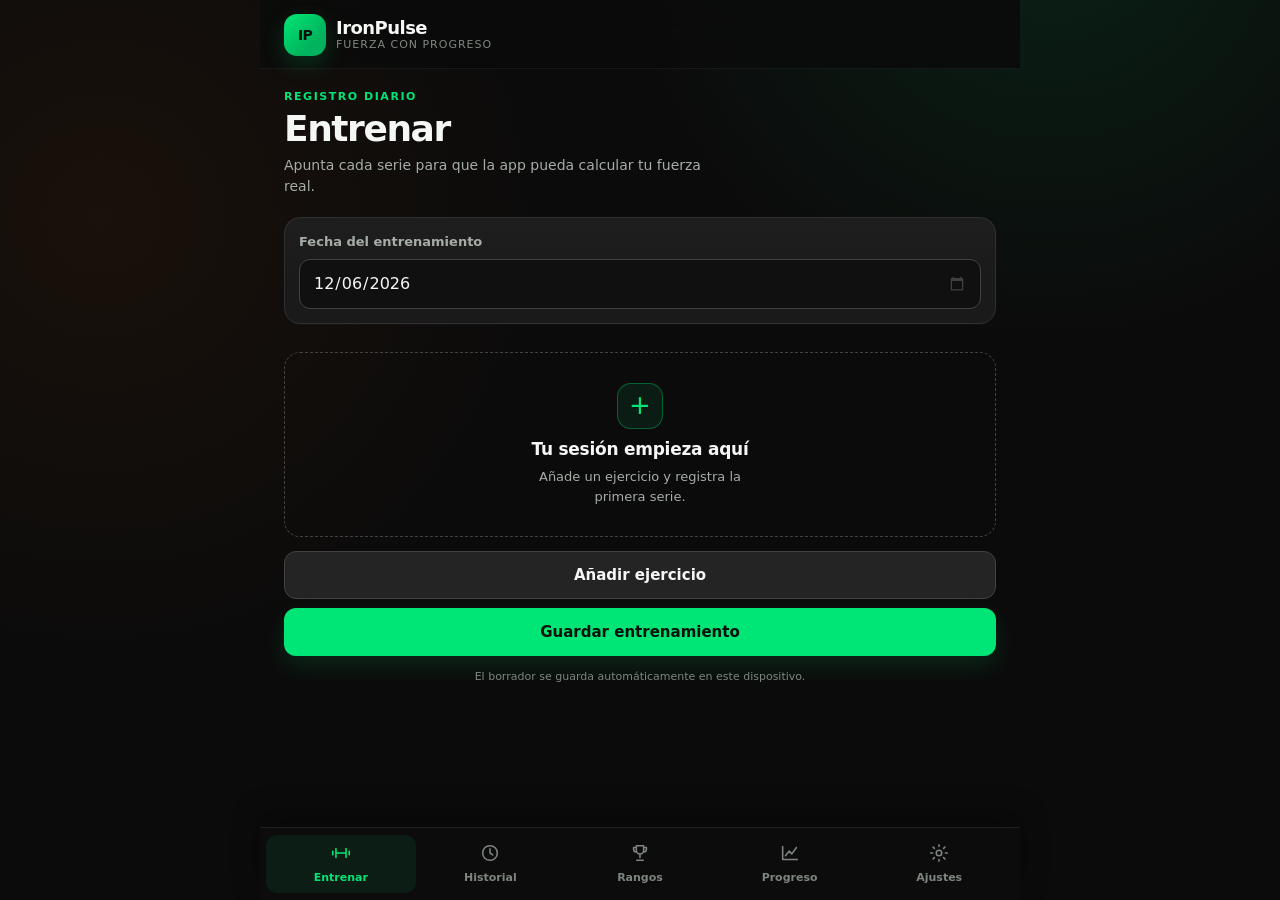
==== index.html @ ca1353d9 "IronPulse: app de entrenamiento de fuerza (PWA instalable)" ====
<!DOCTYPE html>
<html lang="es">
<head>
    <meta charset="UTF-8">
    <meta name="viewport" content="width=device-width, initial-scale=1.0, viewport-fit=cover">
    <meta name="theme-color" content="#0b0b0b">
    <meta name="color-scheme" content="dark">
    <meta name="description" content="IronPulse: registra tus entrenamientos y sigue tu progreso de fuerza.">
    <meta name="mobile-web-app-capable" content="yes">
    <meta name="apple-mobile-web-app-capable" content="yes">
    <meta name="apple-mobile-web-app-status-bar-style" content="black">
    <meta name="apple-mobile-web-app-title" content="IronPulse">
    <title>IronPulse</title>
    <link rel="manifest" href="./manifest.json">
    <link rel="icon" type="image/png" sizes="192x192" href="./icons/icon-192.png">
    <link rel="apple-touch-icon" href="./icons/apple-touch-icon.png">
    <link rel="stylesheet" href="./css/styles.css">
</head>
<body>
    <div class="aplicacion">
        <header class="cabecera">
            <div class="marca-bloque">
                <span class="marca-icono" aria-hidden="true">IP</span>
                <div>
                    <p class="marca-nombre">IronPulse</p>
                    <p class="marca-lema">Fuerza con progreso</p>
                </div>
            </div>
            <span id="indicador-borrador" class="indicador-borrador" hidden>Borrador guardado</span>
        </header>

        <main class="contenido">
            <section id="panel-entrenar" class="panel" role="tabpanel" aria-labelledby="tab-entrenar" tabindex="0">
                <div class="cabecera-pantalla">
                    <p class="etiqueta-superior">Registro diario</p>
                    <h1>Entrenar</h1>
                    <p>Apunta cada serie para que la app pueda calcular tu fuerza real.</p>
                </div>

                <div id="aviso-edicion" class="aviso-edicion" hidden>
                    <div>
                        <strong>Edición activa</strong>
                        <p id="texto-edicion"></p>
                    </div>
                    <button id="btn-cancelar-edicion" class="boton boton-texto" type="button">Cancelar</button>
                </div>

                <section class="tarjeta tarjeta-fecha" aria-labelledby="titulo-fecha-entreno">
                    <div class="campo">
                        <label for="fecha-entrenamiento" id="titulo-fecha-entreno">Fecha del entrenamiento</label>
                        <input id="fecha-entrenamiento" type="date" autocomplete="off">
                    </div>
                </section>

                <div id="lista-entrenamiento" class="lista-entrenamiento"></div>

                <div id="estado-vacio-entreno" class="estado-vacio">
                    <span class="estado-vacio-icono" aria-hidden="true">+</span>
                    <h2>Tu sesión empieza aquí</h2>
                    <p>Añade un ejercicio y registra la primera serie.</p>
                </div>

                <div class="acciones-entrenamiento">
                    <button id="btn-agregar-ejercicio" class="boton boton-secundario boton-ancho" type="button">Añadir ejercicio</button>
                    <button id="btn-guardar-entrenamiento" class="boton boton-primario boton-ancho" type="button">Guardar entrenamiento</button>
                    <button id="btn-descartar-borrador" class="boton boton-texto boton-ancho" type="button" hidden>Descartar borrador</button>
                </div>

                <p class="nota-pie">El borrador se guarda automáticamente en este dispositivo.</p>
            </section>

            <section id="panel-historial" class="panel" role="tabpanel" aria-labelledby="tab-historial" tabindex="0" hidden>
                <div class="cabecera-pantalla">
                    <p class="etiqueta-superior">Tus sesiones</p>
                    <h1>Historial</h1>
                    <p id="resumen-historial">Todavía no hay entrenamientos.</p>
                </div>
                <div id="lista-historial" class="lista-historial"></div>
            </section>

            <section id="panel-rangos" class="panel" role="tabpanel" aria-labelledby="tab-rangos" tabindex="0" hidden>
                <div class="cabecera-pantalla">
                    <p class="etiqueta-superior">Nivel de fuerza</p>
                    <h1>Rangos</h1>
                    <p>Compara tu fuerza estimada con tu peso corporal. La escala va de Hierro a Radiante.</p>
                </div>
                <div id="contenido-rangos" class="contenido-rangos"></div>
            </section>

            <section id="panel-progreso" class="panel" role="tabpanel" aria-labelledby="tab-progreso" tabindex="0" hidden>
                <div class="cabecera-pantalla">
                    <p class="etiqueta-superior">Evolución</p>
                    <h1>Progreso</h1>
                    <p>Consulta cómo cambian tu fuerza y tu peso corporal.</p>
                </div>
                <div id="contenido-progreso" class="contenido-progreso"></div>
            </section>

            <section id="panel-ajustes" class="panel" role="tabpanel" aria-labelledby="tab-ajustes" tabindex="0" hidden>
                <div class="cabecera-pantalla">
                    <p class="etiqueta-superior">Configuración</p>
                    <h1>Ajustes</h1>
                    <p>Completa tu perfil para calcular tus rangos de fuerza.</p>
                </div>

                <section class="tarjeta" aria-labelledby="titulo-perfil">
                    <div class="cabecera-tarjeta">
                        <h2 id="titulo-perfil">Perfil</h2>
                    </div>
                    <form id="form-ajustes" novalidate>
                        <fieldset class="grupo-opciones">
                            <legend>Sexo</legend>
                            <label class="opcion-radio">
                                <input type="radio" name="sexo" value="masculino">
                                <span>Masculino</span>
                            </label>
                            <label class="opcion-radio">
                                <input type="radio" name="sexo" value="femenino">
                                <span>Femenino</span>
                            </label>
                            <label class="opcion-radio">
                                <input type="radio" name="sexo" value="">
                                <span>Sin especificar</span>
                            </label>
                        </fieldset>

                        <div class="campo">
                            <label for="peso-corporal">Peso corporal (kg)</label>
                            <input id="peso-corporal" type="text" inputmode="decimal" autocomplete="off" placeholder="Ejemplo: 75,5">
                            <p class="ayuda-campo">Entre 30 y 300 kg. Se usa para calcular los rangos de fuerza.</p>
                        </div>

                        <div class="campo">
                            <label for="objetivo-semanal">Entrenos por semana</label>
                            <select id="objetivo-semanal">
                                <option value="1">1 entrenamiento</option>
                                <option value="2">2 entrenamientos</option>
                                <option value="3">3 entrenamientos</option>
                                <option value="4">4 entrenamientos</option>
                                <option value="5">5 entrenamientos</option>
                                <option value="6">6 entrenamientos</option>
                                <option value="7">7 entrenamientos</option>
                            </select>
                            <p class="ayuda-campo">Objetivo semanal para calcular la racha.</p>
                        </div>

                        <button class="boton boton-primario boton-ancho" type="submit">Guardar ajustes</button>
                    </form>
                </section>

                <section class="tarjeta" aria-labelledby="titulo-historial-peso">
                    <div class="cabecera-tarjeta">
                        <h2 id="titulo-historial-peso">Historial de peso</h2>
                    </div>
                    <div id="lista-historial-peso" class="lista-compacta"></div>
                </section>

                <section class="tarjeta" aria-labelledby="titulo-ejercicios-propios">
                    <div class="cabecera-tarjeta">
                        <h2 id="titulo-ejercicios-propios">Ejercicios propios</h2>
                    </div>
                    <p class="texto-secundario">Puedes registrarlos, pero no puntúan en los rangos.</p>

                    <form id="form-ejercicio-propio" class="formulario-ejercicio-propio" novalidate>
                        <div class="campo">
                            <label for="nombre-ejercicio-propio">Nombre</label>
                            <input id="nombre-ejercicio-propio" type="text" maxlength="50" autocomplete="off" placeholder="Ejemplo: Remo en máquina">
                        </div>
                        <div class="campo">
                            <label for="grupo-ejercicio-propio">Grupo muscular</label>
                            <select id="grupo-ejercicio-propio">
                                <option value="Pecho">Pecho</option>
                                <option value="Espalda">Espalda</option>
                                <option value="Piernas">Piernas</option>
                                <option value="Hombros">Hombros</option>
                                <option value="Bíceps">Bíceps</option>
                                <option value="Tríceps">Tríceps</option>
                            </select>
                        </div>
                        <div class="acciones-formulario">
                            <button id="btn-guardar-ejercicio-propio" class="boton boton-secundario" type="submit">Crear ejercicio</button>
                            <button id="btn-cancelar-ejercicio-propio" class="boton boton-texto" type="button" hidden>Cancelar edición</button>
                        </div>
                    </form>

                    <div id="lista-ejercicios-propios" class="lista-ejercicios-propios"></div>
                </section>

                <section class="tarjeta" aria-labelledby="titulo-copia-seguridad">
                    <div class="cabecera-tarjeta">
                        <h2 id="titulo-copia-seguridad">Copia de seguridad</h2>
                    </div>
                    <p class="texto-secundario">Tus datos solo están en este dispositivo. Exporta un archivo para guardarlos o pasarlos a otro dispositivo.</p>
                    <div class="acciones-copia">
                        <button id="btn-exportar-copia" class="boton boton-secundario" type="button">Exportar copia</button>
                        <button id="btn-importar-copia" class="boton boton-secundario" type="button">Importar copia</button>
                    </div>
                    <input id="archivo-copia" type="file" accept="application/json,.json" hidden>
                    <p class="nota-copia">Al importar se reemplazarán todos los datos actuales. El archivo incluye entrenos, ajustes, ejercicios propios, borrador e historial de peso.</p>
                </section>

                <section class="tarjeta" aria-labelledby="titulo-aplicacion">
                    <div class="cabecera-tarjeta">
                        <h2 id="titulo-aplicacion">Aplicación</h2>
                    </div>
                    <p id="estado-pwa" class="texto-secundario estado-pwa" role="status" aria-live="polite">Puedes instalar IronPulse en tu pantalla de inicio para abrirla como una app.</p>
                    <button id="btn-instalar-pwa" class="boton boton-secundario boton-ancho" type="button" hidden>Instalar IronPulse</button>
                </section>
            </section>
        </main>

        <nav class="navegacion-inferior" role="tablist" aria-label="Navegación principal">
            <button id="tab-entrenar" class="pestana activa" type="button" role="tab" aria-selected="true" aria-controls="panel-entrenar" data-panel="entrenar">
                <svg viewBox="0 0 24 24" aria-hidden="true" focusable="false">
                    <path d="M6.5 7v10M17.5 7v10M3 10v4M21 10v4M6.5 12h11"/>
                </svg>
                <span>Entrenar</span>
            </button>
            <button id="tab-historial" class="pestana" type="button" role="tab" aria-selected="false" aria-controls="panel-historial" data-panel="historial" tabindex="-1">
                <svg viewBox="0 0 24 24" aria-hidden="true" focusable="false">
                    <circle cx="12" cy="12" r="8"></circle>
                    <path d="M12 7.5V12l3 2"></path>
                </svg>
                <span>Historial</span>
            </button>
            <button id="tab-rangos" class="pestana" type="button" role="tab" aria-selected="false" aria-controls="panel-rangos" data-panel="rangos" tabindex="-1">
                <svg viewBox="0 0 24 24" aria-hidden="true" focusable="false">
                    <path d="M8 4h8v5a4 4 0 0 1-8 0V4Z"></path>
                    <path d="M8 6H5v2a3 3 0 0 0 3 3M16 6h3v2a3 3 0 0 1-3 3M12 13v4M8.5 20h7"></path>
                </svg>
                <span>Rangos</span>
            </button>
            <button id="tab-progreso" class="pestana" type="button" role="tab" aria-selected="false" aria-controls="panel-progreso" data-panel="progreso" tabindex="-1">
                <svg viewBox="0 0 24 24" aria-hidden="true" focusable="false">
                    <path d="M4 19V5M4 19h16M7 15l4-5 3 3 5-7"></path>
                </svg>
                <span>Progreso</span>
            </button>
            <button id="tab-ajustes" class="pestana" type="button" role="tab" aria-selected="false" aria-controls="panel-ajustes" data-panel="ajustes" tabindex="-1">
                <svg viewBox="0 0 24 24" aria-hidden="true" focusable="false">
                    <circle cx="12" cy="12" r="3"></circle>
                    <path d="M12 3v2M12 19v2M3 12h2M19 12h2M5.6 5.6 7 7M17 17l1.4 1.4M18.4 5.6 17 7M7 17l-1.4 1.4"></path>
                </svg>
                <span>Ajustes</span>
            </button>
        </nav>
    </div>

    <dialog id="dialogo-ejercicio" class="hoja" aria-labelledby="titulo-selector-ejercicio">
        <div class="hoja-contenido">
            <header class="hoja-cabecera">
                <div>
                    <p class="etiqueta-superior">Biblioteca</p>
                    <h2 id="titulo-selector-ejercicio">Añadir ejercicio</h2>
                </div>
                <button id="btn-cerrar-selector" class="boton-icono" type="button" aria-label="Cerrar selector de ejercicios">
                    <svg viewBox="0 0 24 24" aria-hidden="true" focusable="false"><path d="m6 6 12 12M18 6 6 18"></path></svg>
                </button>
            </header>

            <div class="selector-controles">
                <div class="campo">
                    <label for="buscador-ejercicio">Buscar ejercicio</label>
                    <input id="buscador-ejercicio" type="search" autocomplete="off" placeholder="Nombre del ejercicio">
                </div>
                <div id="filtros-grupo" class="filtros-grupo" role="group" aria-label="Filtrar por grupo muscular"></div>
            </div>

            <div class="selector-cabecera-lista">
                <span id="contador-selector">0 ejercicios</span>
                <span class="texto-secundario">Todos los botones añaden un ejercicio</span>
            </div>
            <div id="lista-selector-ejercicios" class="lista-selector-ejercicios"></div>
        </div>
    </dialog>

    <dialog id="dialogo-confirmar" class="dialogo-confirmar" aria-labelledby="confirmar-titulo" aria-describedby="confirmar-mensaje">
        <div class="confirmar-contenido">
            <span class="confirmar-icono" aria-hidden="true">!</span>
            <h2 id="confirmar-titulo">Confirmar acción</h2>
            <p id="confirmar-mensaje"></p>
            <div class="confirmar-acciones">
                <button id="btn-confirmar-cancelar" class="boton boton-secundario" type="button">Cancelar</button>
                <button id="btn-confirmar-aceptar" class="boton boton-peligro" type="button">Confirmar</button>
            </div>
        </div>
    </dialog>

    <dialog id="dialogo-resumen" class="dialogo-resumen" aria-labelledby="resumen-titulo">
        <div class="resumen-contenido">
            <header class="resumen-cabecera">
                <div>
                    <p class="etiqueta-superior">Sesión completada</p>
                    <h2 id="resumen-titulo">Resumen del entrenamiento</h2>
                </div>
                <button id="btn-cerrar-resumen" class="boton-icono" type="button" aria-label="Cerrar resumen">
                    <svg viewBox="0 0 24 24" aria-hidden="true" focusable="false"><path d="m6 6 12 12M18 6 6 18"></path></svg>
                </button>
            </header>
            <div id="contenido-resumen" class="contenido-resumen"></div>
        </div>
    </dialog>

    <div id="zona-avisos" class="zona-avisos" aria-live="polite" aria-atomic="false"></div>

    <script type="module" src="./js/app.js"></script>
</body>
</html>
---- css/styles.css ----
:root {
    --fondo: #0b0b0b;
    --fondo-elevado: #121212;
    --tarjeta: #1a1a1a;
    --tarjeta-suave: #202020;
    --borde: #303030;
    --borde-fuerte: #424242;
    --texto: #f5f7f5;
    --texto-secundario: #a6ada7;
    --texto-tenue: #7f877f;
    --acento: #00e676;
    --acento-oscuro: #00b85e;
    --naranja: #ff6b00;
    --peligro: #ff5252;
    --radio: 16px;
    --radio-pequeno: 10px;
    --sombra: 0 12px 32px rgba(0, 0, 0, 0.35);
    --alto-nav: 74px;
    color-scheme: dark;
}

* {
    box-sizing: border-box;
}

html {
    min-height: 100%;
    background: var(--fondo);
}

body {
    min-height: 100%;
    margin: 0;
    background:
        radial-gradient(circle at 82% -10%, rgba(0, 230, 118, 0.10), transparent 30%),
        radial-gradient(circle at 8% 24%, rgba(255, 107, 0, 0.06), transparent 34%),
        var(--fondo);
    color: var(--texto);
    font-family: system-ui, -apple-system, "Segoe UI", Roboto, sans-serif;
    font-size: 16px;
    line-height: 1.5;
    -webkit-font-smoothing: antialiased;
    overflow-x: hidden;
}

[hidden] {
    display: none !important;
}

button,
input,
select {
    font: inherit;
}

button {
    color: inherit;
}

h1,
h2,
h3,
p {
    margin: 0;
}

h1 {
    font-size: clamp(28px, 8vw, 36px);
    line-height: 1.08;
    letter-spacing: -0.04em;
}

h2 {
    font-size: 18px;
    line-height: 1.25;
    letter-spacing: -0.015em;
}

h3 {
    font-size: 16px;
    line-height: 1.3;
}

svg {
    display: block;
}

::selection {
    background: rgba(0, 230, 118, 0.35);
    color: #ffffff;
}

:focus-visible {
    outline: 2px solid var(--acento);
    outline-offset: 3px;
}

.aplicacion {
    width: min(100%, 760px);
    min-height: 100vh;
    margin: 0 auto;
}

.cabecera {
    position: sticky;
    top: 0;
    z-index: 20;
    display: flex;
    align-items: center;
    justify-content: space-between;
    gap: 12px;
    padding:
        calc(env(safe-area-inset-top) + 14px)
        16px
        12px;
    background: rgba(11, 11, 11, 0.92);
    border-bottom: 1px solid rgba(255, 255, 255, 0.06);
    backdrop-filter: blur(16px);
}

.marca-bloque {
    display: flex;
    align-items: center;
    gap: 10px;
    min-width: 0;
}

.marca-icono {
    display: grid;
    place-items: center;
    width: 42px;
    height: 42px;
    flex: 0 0 42px;
    border-radius: 13px;
    background: linear-gradient(135deg, var(--acento), #00b35c 70%);
    color: #071009;
    font-size: 14px;
    font-weight: 900;
    letter-spacing: -0.06em;
    box-shadow: 0 8px 22px rgba(0, 230, 118, 0.18);
}

.marca-nombre {
    font-size: 18px;
    font-weight: 800;
    line-height: 1.1;
    letter-spacing: -0.03em;
}

.marca-lema {
    color: var(--texto-tenue);
    font-size: 11px;
    line-height: 1.3;
    text-transform: uppercase;
    letter-spacing: 0.09em;
}

.indicador-borrador {
    flex: 0 0 auto;
    padding: 5px 9px;
    border: 1px solid rgba(0, 230, 118, 0.34);
    border-radius: 999px;
    background: rgba(0, 230, 118, 0.09);
    color: var(--acento);
    font-size: 10px;
    font-weight: 700;
    text-transform: uppercase;
    letter-spacing: 0.06em;
}

.contenido {
    padding: 20px 16px calc(var(--alto-nav) + env(safe-area-inset-bottom) + 30px);
}

.panel {
    animation: aparecer-panel 180ms ease-out;
}

@keyframes aparecer-panel {
    from {
        opacity: 0;
        transform: translateY(5px);
    }
    to {
        opacity: 1;
        transform: translateY(0);
    }
}

.cabecera-pantalla {
    margin-bottom: 20px;
}

.cabecera-pantalla > p:last-child {
    max-width: 48ch;
    margin-top: 7px;
    color: var(--texto-secundario);
    font-size: 14px;
}

.etiqueta-superior {
    margin-bottom: 4px;
    color: var(--acento);
    font-size: 11px;
    font-weight: 800;
    text-transform: uppercase;
    letter-spacing: 0.14em;
}

.tarjeta {
    margin-bottom: 14px;
    padding: 16px;
    border: 1px solid var(--borde);
    border-radius: var(--radio);
    background: linear-gradient(180deg, rgba(255, 255, 255, 0.018), transparent 60%), var(--tarjeta);
    box-shadow: 0 1px 0 rgba(255, 255, 255, 0.02);
}

.tarjeta-fecha {
    padding: 14px;
}

.cabecera-tarjeta {
    display: flex;
    align-items: center;
    justify-content: space-between;
    gap: 12px;
    margin-bottom: 14px;
}

.campo {
    display: grid;
    gap: 7px;
    margin-bottom: 14px;
}

.campo:last-child {
    margin-bottom: 0;
}

.campo > label,
.grupo-opciones > legend {
    color: var(--texto-secundario);
    font-size: 13px;
    font-weight: 650;
}

input,
select {
    width: 100%;
    min-height: 48px;
    padding: 11px 13px;
    border: 1px solid var(--borde-fuerte);
    border-radius: 11px;
    background: #101010;
    color: var(--texto);
    font-size: 16px;
    transition: border-color 140ms ease, background 140ms ease;
}

input::placeholder {
    color: #666e67;
}

input:focus,
select:focus {
    border-color: var(--acento);
    background: #0d0d0d;
    outline: none;
}

input[aria-invalid="true"] {
    border-color: var(--peligro);
    box-shadow: 0 0 0 3px rgba(255, 82, 82, 0.1);
}

select {
    appearance: none;
    background-image:
        linear-gradient(45deg, transparent 50%, var(--texto-secundario) 50%),
        linear-gradient(135deg, var(--texto-secundario) 50%, transparent 50%);
    background-position:
        calc(100% - 18px) 21px,
        calc(100% - 13px) 21px;
    background-size: 5px 5px, 5px 5px;
    background-repeat: no-repeat;
    padding-right: 36px;
}

input[type="date"] {
    min-width: 0;
}

input[type="date"]::-webkit-calendar-picker-indicator {
    filter: invert(0.75);
    cursor: pointer;
}

.ayuda-campo {
    color: var(--texto-tenue);
    font-size: 12px;
    line-height: 1.4;
}

.texto-secundario {
    color: var(--texto-secundario);
    font-size: 13px;
}

.boton {
    display: inline-flex;
    align-items: center;
    justify-content: center;
    min-height: 48px;
    padding: 12px 18px;
    border: 1px solid transparent;
    border-radius: 12px;
    font-size: 15px;
    font-weight: 750;
    line-height: 1.2;
    text-align: center;
    cursor: pointer;
    transition: transform 120ms ease, background 140ms ease, border-color 140ms ease, opacity 140ms ease;
    -webkit-tap-highlight-color: transparent;
}

.boton:active {
    transform: scale(0.985);
}

.boton:disabled {
    cursor: not-allowed;
    opacity: 0.45;
}

.boton-primario {
    background: var(--acento);
    color: #071009;
    box-shadow: 0 10px 24px rgba(0, 230, 118, 0.13);
}

.boton-primario:hover {
    background: #18ef89;
}

.boton-secundario {
    border-color: var(--borde-fuerte);
    background: #242424;
    color: var(--texto);
}

.boton-secundario:hover {
    border-color: #585858;
    background: #2a2a2a;
}

.boton-peligro {
    background: var(--peligro);
    color: #190303;
}

.boton-texto {
    min-height: 44px;
    padding: 8px 10px;
    background: transparent;
    color: var(--acento);
    font-size: 13px;
}

.boton-texto.peligro {
    color: var(--peligro);
}

.boton-ancho {
    width: 100%;
}

.boton-icono {
    display: inline-grid;
    place-items: center;
    width: 44px;
    height: 44px;
    padding: 0;
    flex: 0 0 44px;
    border: 1px solid var(--borde);
    border-radius: 11px;
    background: #161616;
    color: var(--texto-secundario);
    cursor: pointer;
    transition: border-color 140ms ease, color 140ms ease, background 140ms ease;
}

.boton-icono svg {
    width: 19px;
    height: 19px;
    fill: none;
    stroke: currentColor;
    stroke-width: 1.8;
    stroke-linecap: round;
    stroke-linejoin: round;
}

.boton-icono:hover {
    border-color: var(--borde-fuerte);
    background: #222222;
    color: var(--texto);
}

.boton-icono.peligro:hover {
    border-color: rgba(255, 82, 82, 0.45);
    color: var(--peligro);
}

.aviso-edicion {
    display: flex;
    align-items: center;
    justify-content: space-between;
    gap: 12px;
    margin-bottom: 14px;
    padding: 12px 14px;
    border: 1px solid rgba(255, 107, 0, 0.38);
    border-radius: 14px;
    background: rgba(255, 107, 0, 0.09);
}

.aviso-edicion strong {
    color: var(--naranja);
    font-size: 13px;
}

.aviso-edicion p {
    margin-top: 2px;
    color: var(--texto-secundario);
    font-size: 12px;
}

.lista-entrenamiento {
    display: grid;
    gap: 14px;
    margin-bottom: 14px;
}

.tarjeta-ejercicio {
    padding: 15px;
    border: 1px solid var(--borde);
    border-radius: var(--radio);
    background: var(--tarjeta);
}

.cabecera-ejercicio {
    display: flex;
    align-items: flex-start;
    justify-content: space-between;
    gap: 10px;
}

.cabecera-ejercicio h2 {
    font-size: 18px;
}

.meta-ejercicio {
    display: flex;
    flex-wrap: wrap;
    align-items: center;
    gap: 6px;
    margin-top: 4px;
}

.etiqueta-grupo,
.etiqueta-ranking {
    display: inline-flex;
    align-items: center;
    min-height: 22px;
    padding: 2px 8px;
    border-radius: 999px;
    font-size: 10px;
    font-weight: 800;
    line-height: 1.2;
    text-transform: uppercase;
    letter-spacing: 0.06em;
}

.etiqueta-grupo {
    background: #292929;
    color: var(--texto-secundario);
}

.etiqueta-ranking {
    background: rgba(0, 230, 118, 0.10);
    color: var(--acento);
}

.ultima-vez {
    margin-top: 10px;
    color: var(--texto-secundario);
    font-size: 12px;
    line-height: 1.45;
}

.ultima-vez strong {
    color: var(--texto);
    font-weight: 700;
}

.series-lista {
    display: grid;
    gap: 9px;
    margin-top: 13px;
}

.fila-serie {
    padding: 10px;
    border: 1px solid #2a2a2a;
    border-radius: 12px;
    background: #131313;
    transition: border-color 140ms ease, background 140ms ease;
}

.fila-serie.completada {
    border-color: rgba(0, 230, 118, 0.30);
    background: rgba(0, 230, 118, 0.045);
}

.fila-serie-cabecera {
    display: flex;
    align-items: center;
    justify-content: space-between;
    gap: 8px;
    margin-bottom: 8px;
}

.numero-serie {
    color: var(--texto-secundario);
    font-size: 11px;
    font-weight: 800;
    text-transform: uppercase;
    letter-spacing: 0.08em;
}

.acciones-serie {
    display: flex;
    align-items: center;
    gap: 4px;
}

.check-serie {
    display: inline-flex;
    align-items: center;
    gap: 7px;
    min-height: 44px;
    padding: 0 8px;
    border-radius: 9px;
    color: var(--texto-secundario);
    font-size: 11px;
    font-weight: 700;
    cursor: pointer;
    user-select: none;
}

.check-serie input {
    position: absolute;
    width: 1px;
    height: 1px;
    opacity: 0;
    pointer-events: none;
}

.check-visual {
    display: grid;
    place-items: center;
    width: 22px;
    height: 22px;
    border: 1px solid var(--borde-fuerte);
    border-radius: 7px;
    background: #0f0f0f;
    color: #071009;
    transition: background 140ms ease, border-color 140ms ease;
}

.check-visual svg {
    width: 14px;
    height: 14px;
    fill: none;
    stroke: currentColor;
    stroke-width: 2.4;
    stroke-linecap: round;
    stroke-linejoin: round;
    opacity: 0;
    transform: scale(0.6);
    transition: opacity 120ms ease, transform 120ms ease;
}

.check-serie input:checked + .check-visual {
    border-color: var(--acento);
    background: var(--acento);
}

.check-serie input:checked + .check-visual svg {
    opacity: 1;
    transform: scale(1);
}

.check-serie input:focus-visible + .check-visual {
    outline: 2px solid var(--acento);
    outline-offset: 3px;
}

.acciones-serie .boton-icono {
    width: 44px;
    height: 44px;
}

.campos-serie {
    display: grid;
    grid-template-columns: minmax(0, 1fr) auto minmax(0, 1fr);
    align-items: end;
    gap: 8px;
}

.campo-serie {
    display: grid;
    gap: 4px;
    min-width: 0;
}

.campo-serie span {
    color: var(--texto-tenue);
    font-size: 10px;
    font-weight: 800;
    text-transform: uppercase;
    letter-spacing: 0.07em;
}

.campo-serie input {
    min-height: 46px;
    padding: 9px 10px;
    text-align: center;
    font-size: 18px;
    font-weight: 750;
    font-variant-numeric: tabular-nums;
}

.signo-por {
    padding-bottom: 13px;
    color: var(--texto-tenue);
    font-size: 14px;
    font-weight: 700;
}

.boton-agregar-serie {
    width: 100%;
    min-height: 44px;
    margin-top: 10px;
    border: 1px dashed #464646;
    border-radius: 11px;
    background: transparent;
    color: var(--texto-secundario);
    font-size: 13px;
    font-weight: 700;
    cursor: pointer;
}

.boton-agregar-serie:hover {
    border-color: var(--acento);
    color: var(--acento);
}

.estado-vacio {
    display: grid;
    justify-items: center;
    gap: 7px;
    margin-bottom: 14px;
    padding: 30px 20px;
    border: 1px dashed var(--borde-fuerte);
    border-radius: var(--radio);
    text-align: center;
}

.estado-vacio-icono {
    display: grid;
    place-items: center;
    width: 46px;
    height: 46px;
    margin-bottom: 3px;
    border: 1px solid rgba(0, 230, 118, 0.35);
    border-radius: 14px;
    background: rgba(0, 230, 118, 0.08);
    color: var(--acento);
    font-size: 26px;
    font-weight: 300;
}

.estado-vacio h2 {
    font-size: 17px;
}

.estado-vacio p {
    max-width: 30ch;
    color: var(--texto-secundario);
    font-size: 13px;
}

.acciones-entrenamiento {
    display: grid;
    gap: 9px;
}

.nota-pie {
    margin-top: 13px;
    color: var(--texto-tenue);
    font-size: 11px;
    text-align: center;
}

.lista-historial {
    display: grid;
    gap: 14px;
}

.tarjeta-historial {
    padding: 16px;
    border: 1px solid var(--borde);
    border-radius: var(--radio);
    background: var(--tarjeta);
}

.historial-cabecera {
    display: flex;
    align-items: flex-start;
    justify-content: space-between;
    gap: 12px;
    padding-bottom: 12px;
    border-bottom: 1px solid #2b2b2b;
}

.historial-cabecera h2 {
    font-size: 17px;
}

.historial-resumen {
    margin-top: 3px;
    color: var(--texto-tenue);
    font-size: 11px;
}

.historial-ejercicios {
    display: grid;
    gap: 11px;
    padding: 13px 0;
}

.historial-ejercicio {
    display: grid;
    gap: 4px;
}

.historial-ejercicio-cabecera {
    display: flex;
    align-items: baseline;
    justify-content: space-between;
    gap: 10px;
}

.historial-ejercicio h3 {
    min-width: 0;
    font-size: 14px;
}

.historial-ejercicio .etiqueta-grupo {
    flex: 0 0 auto;
}

.historial-series {
    color: var(--texto-tenue);
    font-size: 11px;
    font-variant-numeric: tabular-nums;
}

.historial-mejor {
    color: var(--texto-secundario);
    font-size: 11px;
}

.historial-mejor strong {
    color: var(--acento);
    font-weight: 700;
}

.historial-acciones {
    display: flex;
    gap: 8px;
    padding-top: 12px;
    border-top: 1px solid #2b2b2b;
}

.historial-acciones .boton {
    flex: 1;
    min-height: 44px;
    padding: 8px 12px;
    font-size: 13px;
}

.rango-hierro {
    --nivel-color: #9aa39c;
}

.rango-bronce {
    --nivel-color: #cd7f32;
}

.rango-plata {
    --nivel-color: #cbd5ce;
}

.rango-oro {
    --nivel-color: #ffd166;
}

.rango-platino {
    --nivel-color: #67e8f9;
}

.rango-ascendente {
    --nivel-color: #00e676;
}

.rango-radiante {
    --nivel-color: #ff6b00;
}

.nombre-rango-global.rango-radiante {
    text-shadow: 0 0 26px rgba(255, 107, 0, 0.42);
}

.contenido-rangos {
    display: grid;
    gap: 14px;
}

.contenido-rangos .tarjeta {
    margin-bottom: 0;
}

.tarjeta-progreso-usuario {
    padding: 16px;
    border-color: rgba(0, 230, 118, 0.24);
    background:
        linear-gradient(135deg, rgba(0, 230, 118, 0.08), transparent 58%),
        var(--tarjeta);
}

.cabecera-progreso-usuario {
    display: flex;
    align-items: flex-start;
    justify-content: space-between;
    gap: 12px;
}

.cabecera-progreso-usuario h2 {
    margin-top: 1px;
    font-size: 24px;
    letter-spacing: -0.03em;
}

.xp-usuario {
    flex: 0 0 auto;
    padding-top: 3px;
    color: var(--acento);
    font-size: 14px;
    font-weight: 800;
    font-variant-numeric: tabular-nums;
}

.detalle-progreso-usuario {
    margin: 7px 0 9px;
    color: var(--texto-secundario);
    font-size: 11px;
    line-height: 1.4;
}

.pie-progreso-usuario {
    display: flex;
    flex-wrap: wrap;
    justify-content: space-between;
    gap: 5px 12px;
    margin-top: 11px;
    padding-top: 10px;
    border-top: 1px solid #2b2b2b;
    color: var(--texto-tenue);
    font-size: 10px;
    font-weight: 600;
}

.tarjeta-rango-global {
    position: relative;
    overflow: hidden;
    padding: 18px;
    box-shadow: inset 3px 0 0 0 var(--nivel-color, #4a4f4b);
}

.cabecera-rango-global {
    display: flex;
    align-items: flex-end;
    justify-content: space-between;
    gap: 12px;
}

.nombre-rango-global {
    margin-top: 1px;
    color: var(--nivel-color, var(--texto));
    font-size: clamp(30px, 9vw, 42px);
    font-weight: 850;
    line-height: 1;
    letter-spacing: -0.05em;
}

.detalle-rango-global {
    margin-top: 6px;
    color: var(--texto-secundario);
    font-size: 12px;
    line-height: 1.4;
}

.siguiente-rango {
    margin-top: 9px;
    color: var(--texto-secundario);
    font-size: 10px;
    line-height: 1.4;
}

.tarjeta-rango-global .barra-progreso {
    margin-top: 7px;
}

.pie-rango-global {
    display: flex;
    flex-wrap: wrap;
    justify-content: space-between;
    gap: 6px 12px;
    margin-top: 13px;
    padding-top: 11px;
    border-top: 1px solid #2b2b2b;
    color: var(--texto-tenue);
    font-size: 10px;
    font-weight: 600;
}

.nota-peso-rango {
    margin-top: 9px;
    color: var(--texto-tenue);
    font-size: 10px;
}

.boton-empezar-rangos {
    margin-top: 14px;
}

.seccion-rangos {
    display: grid;
    gap: 9px;
    margin-top: 5px;
}

.titulo-seccion-rangos {
    font-size: 16px;
    letter-spacing: -0.02em;
}

.nota-seccion-rangos {
    color: var(--texto-tenue);
    font-size: 11px;
    line-height: 1.45;
}

.cuadricula-grupos {
    display: grid;
    grid-template-columns: repeat(auto-fit, minmax(148px, 1fr));
    gap: 9px;
}

.tarjeta-rango-grupo {
    padding: 13px;
    border-radius: 14px;
    box-shadow: inset 0 2px 0 0 var(--nivel-color, transparent);
}

.cabecera-rango-grupo {
    display: flex;
    align-items: center;
    justify-content: space-between;
    gap: 7px;
}

.cabecera-rango-grupo h3 {
    min-width: 0;
    font-size: 15px;
}

.detalle-rango-grupo {
    margin: 9px 0 4px;
    color: var(--texto-tenue);
    font-size: 10px;
    line-height: 1.35;
}

.tarjeta-rango-grupo .barra-progreso {
    margin-top: 7px;
}

.etiqueta-nivel {
    display: inline-flex;
    align-items: center;
    flex: 0 0 auto;
    min-height: 22px;
    padding: 2px 8px;
    border: 1px solid currentColor;
    border-radius: 999px;
    color: var(--nivel-color, var(--texto-secundario));
    font-size: 9px;
    font-weight: 850;
    line-height: 1.2;
    text-transform: uppercase;
    letter-spacing: 0.055em;
    white-space: nowrap;
}

.etiqueta-nivel.nivel-vacio {
    --nivel-color: #7f877f;
    border-style: dashed;
}

.barra-progreso {
    height: 8px;
    border-radius: 999px;
    background: #2c2c2c;
    overflow: hidden;
}

.barra-progreso-relleno {
    display: block;
    height: 100%;
    border-radius: inherit;
    background: var(--nivel-color, var(--acento));
    transition: width 260ms ease;
}

.lista-rangos-ejercicios {
    display: grid;
    gap: 9px;
}

.fila-rango {
    padding: 13px;
    border: 1px solid var(--borde);
    border-radius: 14px;
    background: #171717;
    box-shadow: inset 3px 0 0 0 var(--nivel-color, transparent);
}

.cabecera-fila-rango {
    display: flex;
    align-items: flex-start;
    justify-content: space-between;
    gap: 9px;
}

.nombre-fila-rango {
    display: flex;
    flex-wrap: wrap;
    align-items: center;
    gap: 5px 6px;
    min-width: 0;
}

.nombre-fila-rango h3 {
    min-width: 0;
    font-size: 14px;
}

.datos-fila-rango {
    display: grid;
    grid-template-columns: repeat(2, minmax(0, 1fr));
    gap: 8px;
    margin-top: 10px;
    padding-top: 10px;
    border-top: 1px solid #292929;
}

.dato-rango {
    display: grid;
    gap: 2px;
    min-width: 0;
}

.dato-rango span {
    color: var(--texto-tenue);
    font-size: 9px;
    font-weight: 800;
    text-transform: uppercase;
    letter-spacing: 0.065em;
}

.dato-rango strong {
    overflow: hidden;
    font-size: 13px;
    font-variant-numeric: tabular-nums;
    text-overflow: ellipsis;
    white-space: nowrap;
}

.progreso-fila-rango {
    display: grid;
    gap: 5px;
    margin-top: 10px;
}

.textos-progreso-rango {
    display: flex;
    justify-content: space-between;
    gap: 8px;
    color: var(--texto-secundario);
    font-size: 10px;
}

.aviso-reps {
    margin-top: 9px;
    padding: 7px 9px;
    border-left: 2px solid var(--naranja);
    border-radius: 0 7px 7px 0;
    background: rgba(255, 107, 0, 0.07);
    color: #efc5a8;
    font-size: 10px;
    line-height: 1.4;
}

.texto-vacio-rango {
    margin-top: 8px;
    font-size: 11px;
}

.tarjeta-perfil-faltante {
    display: flex;
    align-items: flex-start;
    gap: 12px;
    border-color: rgba(255, 107, 0, 0.32);
    background: rgba(255, 107, 0, 0.065);
}

.contenido-perfil-faltante {
    display: grid;
    gap: 9px;
    min-width: 0;
}

.contenido-perfil-faltante h2 {
    font-size: 19px;
}

.contenido-perfil-faltante p {
    color: var(--texto-secundario);
    font-size: 12px;
    line-height: 1.5;
}

.historial-titulo-ejercicio {
    display: flex;
    align-items: center;
    gap: 6px;
    min-width: 0;
}

.historial-titulo-ejercicio h3 {
    min-width: 0;
}

.etiqueta-pr {
    display: inline-flex;
    align-items: center;
    flex: 0 0 auto;
    padding: 1px 6px;
    border-radius: 6px;
    background: rgba(255, 107, 0, 0.16);
    color: var(--naranja);
    font-size: 9px;
    font-weight: 900;
    line-height: 1.5;
    letter-spacing: 0.07em;
}

.contenido-progreso {
    display: grid;
    gap: 14px;
}

.contenido-progreso .tarjeta {
    margin-bottom: 0;
}

.tarjeta-resumen-progreso {
    border-color: rgba(0, 230, 118, 0.24);
    background:
        linear-gradient(135deg, rgba(0, 230, 118, 0.07), transparent 58%),
        var(--tarjeta);
}

.cabecera-resumen-progreso {
    display: flex;
    align-items: flex-start;
    justify-content: space-between;
    gap: 12px;
}

.cabecera-resumen-progreso h2 {
    margin-top: 1px;
    font-size: 24px;
    letter-spacing: -0.03em;
}

.xp-resumen {
    flex: 0 0 auto;
    padding-top: 3px;
    color: var(--acento);
    font-size: 14px;
    font-weight: 800;
    font-variant-numeric: tabular-nums;
}

.detalle-resumen-progreso {
    margin-top: 7px;
    color: var(--texto-secundario);
    font-size: 11px;
    line-height: 1.4;
}

.cuadricula-resumen-progreso {
    display: grid;
    grid-template-columns: repeat(2, minmax(0, 1fr));
    gap: 8px;
    margin-top: 13px;
}

.metrica-progreso {
    display: grid;
    gap: 2px;
    min-width: 0;
    padding: 10px;
    border: 1px solid #2b2b2b;
    border-radius: 11px;
    background: #171717;
}

.metrica-progreso span {
    color: var(--texto-tenue);
    font-size: 9px;
    font-weight: 800;
    text-transform: uppercase;
    letter-spacing: 0.06em;
}

.metrica-progreso strong {
    overflow: hidden;
    font-size: 16px;
    font-variant-numeric: tabular-nums;
    text-overflow: ellipsis;
    white-space: nowrap;
}

.pie-resumen-progreso {
    margin-top: 11px;
    padding-top: 10px;
    border-top: 1px solid #2b2b2b;
    color: var(--texto-tenue);
    font-size: 10px;
}

.tarjeta-grafica {
    padding: 16px;
}

.cabecera-grafica {
    display: flex;
    align-items: flex-start;
    justify-content: space-between;
    gap: 12px;
    margin-bottom: 13px;
}

.cabecera-grafica h2 {
    font-size: 18px;
}

.subtitulo-grafica {
    margin-top: 3px;
    color: var(--texto-tenue);
    font-size: 11px;
    line-height: 1.4;
}

.campo-selector-progreso {
    margin-bottom: 13px;
}

.detalle-grafica {
    display: grid;
    gap: 12px;
}

.metricas-grafica {
    display: grid;
    grid-template-columns: repeat(3, minmax(0, 1fr));
    gap: 8px;
}

.metrica-grafica {
    display: grid;
    gap: 2px;
    min-width: 0;
}

.metrica-grafica span {
    color: var(--texto-tenue);
    font-size: 9px;
    font-weight: 800;
    text-transform: uppercase;
    letter-spacing: 0.06em;
}

.metrica-grafica strong {
    overflow: hidden;
    font-size: 15px;
    font-variant-numeric: tabular-nums;
    text-overflow: ellipsis;
    white-space: nowrap;
}

.metrica-grafica.cambio-positivo strong {
    color: var(--acento);
}

.metrica-grafica.cambio-negativo strong {
    color: var(--naranja);
}

.metrica-grafica.cambio-neutro strong {
    color: var(--texto-secundario);
}

.contenedor-grafica {
    width: 100%;
    max-width: 520px;
    margin: 0 auto;
}

.grafica-linea {
    width: 100%;
    height: auto;
    overflow: visible;
}

.grafica-acento {
    color: var(--acento);
}

.grafica-naranja {
    color: var(--naranja);
}

.grafica-rejilla {
    stroke: #343434;
    stroke-width: 1;
    vector-effect: non-scaling-stroke;
}

.grafica-eje {
    stroke: #4a4a4a;
    stroke-width: 1.2;
    vector-effect: non-scaling-stroke;
}

.grafica-trazo {
    fill: none;
    stroke: currentColor;
    stroke-width: 2.4;
    stroke-linecap: round;
    stroke-linejoin: round;
    vector-effect: non-scaling-stroke;
}

.grafica-area {
    fill: currentColor;
    stroke: none;
    opacity: 0.1;
}

.grafica-punto {
    fill: currentColor;
    stroke: var(--fondo-elevado);
    stroke-width: 1.5;
}

.grafica-punto-final {
    stroke-width: 2;
}

.grafica-etiqueta {
    fill: var(--texto-tenue);
    font-family: inherit;
    font-size: 10px;
}

.grafica-etiqueta-x {
    font-size: 9px;
}

.nota-grafica {
    color: var(--texto-tenue);
    font-size: 10px;
    line-height: 1.45;
}

.aviso-grafica {
    padding: 8px 10px;
    border-left: 2px solid var(--naranja);
    border-radius: 0 7px 7px 0;
    background: rgba(255, 107, 0, 0.07);
    color: #efc5a8;
    font-size: 10px;
    line-height: 1.4;
}

.grafica-barras {
    display: grid;
    gap: 12px;
}

.barra-grupo {
    display: grid;
    gap: 5px;
}

.barra-grupo-cabecera {
    display: flex;
    align-items: baseline;
    justify-content: space-between;
    gap: 10px;
}

.barra-grupo-nombre {
    color: var(--texto);
    font-size: 12px;
    font-weight: 700;
}

.barra-grupo-valor {
    color: var(--texto);
    font-size: 12px;
    font-variant-numeric: tabular-nums;
}

.barra-grupo-pista {
    height: 10px;
    border-radius: 999px;
    background: #2c2c2c;
    overflow: hidden;
}

.barra-grupo-relleno {
    display: block;
    height: 100%;
    border-radius: inherit;
    background: linear-gradient(90deg, var(--acento-oscuro), var(--acento));
    transition: width 260ms ease;
}

.barra-grupo-detalle {
    color: var(--texto-tenue);
    font-size: 10px;
}

.datos-grafica {
    padding-top: 10px;
    border-top: 1px solid #2b2b2b;
}

.datos-grafica summary {
    display: flex;
    align-items: center;
    min-height: 44px;
    color: var(--texto-secundario);
    font-size: 12px;
    font-weight: 700;
    cursor: pointer;
}

.datos-grafica summary::marker {
    color: var(--acento);
}

.tabla-datos-contenedor {
    margin-top: 6px;
    overflow-x: auto;
}

.tabla-datos {
    width: 100%;
    border-collapse: collapse;
    font-size: 11px;
}

.tabla-datos th,
.tabla-datos td {
    padding: 7px 8px;
    border-bottom: 1px solid #292929;
    text-align: left;
    white-space: nowrap;
}

.tabla-datos th {
    color: var(--texto-tenue);
    font-size: 9px;
    text-transform: uppercase;
    letter-spacing: 0.06em;
}

.tabla-datos td {
    color: var(--texto-secundario);
    font-variant-numeric: tabular-nums;
}

.tabla-datos tbody tr:last-child td {
    border-bottom: 0;
}

.tarjeta-vacia-progreso {
    border-style: dashed;
    background: rgba(26, 26, 26, 0.72);
}

.tarjeta-vacia-progreso h2 {
    margin: 6px 0;
}

.tarjeta-vacia-progreso p {
    margin-bottom: 12px;
    color: var(--texto-secundario);
    font-size: 12px;
    line-height: 1.5;
}

.grupo-opciones {
    display: grid;
    grid-template-columns: repeat(3, minmax(0, 1fr));
    gap: 8px;
    margin: 0 0 15px;
    padding: 0;
    border: 0;
}

.grupo-opciones > legend {
    grid-column: 1 / -1;
    padding: 0;
    margin-bottom: 1px;
}

.opcion-radio {
    position: relative;
    display: flex;
    align-items: center;
    justify-content: center;
    min-height: 46px;
    padding: 8px 6px;
    border: 1px solid var(--borde);
    border-radius: 10px;
    background: #111111;
    color: var(--texto-secundario);
    font-size: 12px;
    font-weight: 700;
    text-align: center;
    cursor: pointer;
}

.opcion-radio input {
    position: absolute;
    width: 1px;
    height: 1px;
    opacity: 0;
    pointer-events: none;
}

.opcion-radio:has(input:checked) {
    border-color: var(--acento);
    background: rgba(0, 230, 118, 0.09);
    color: var(--acento);
}

.opcion-radio:has(input:focus-visible) {
    outline: 2px solid var(--acento);
    outline-offset: 2px;
}

.lista-compacta {
    display: grid;
    gap: 0;
}

.fila-compacta {
    display: flex;
    align-items: center;
    justify-content: space-between;
    gap: 12px;
    min-height: 43px;
    border-bottom: 1px solid #292929;
    color: var(--texto-secundario);
    font-size: 13px;
}

.fila-compacta:last-child {
    border-bottom: 0;
}

.fila-compacta strong {
    color: var(--texto);
    font-size: 14px;
    font-variant-numeric: tabular-nums;
}

.texto-vacio {
    padding: 4px 0 2px;
    color: var(--texto-tenue);
    font-size: 13px;
}

.formulario-ejercicio-propio {
    margin-top: 14px;
    padding-top: 14px;
    border-top: 1px solid #2b2b2b;
}

.acciones-formulario {
    display: flex;
    flex-wrap: wrap;
    gap: 8px;
}

.acciones-formulario .boton {
    flex: 1;
    min-width: 140px;
}

.lista-ejercicios-propios {
    display: grid;
    gap: 8px;
    margin-top: 15px;
}

.item-ejercicio-propio {
    display: flex;
    align-items: center;
    justify-content: space-between;
    gap: 10px;
    padding: 10px 11px;
    border: 1px solid var(--borde);
    border-radius: 11px;
    background: #131313;
}

.item-ejercicio-propio h3 {
    font-size: 14px;
}

.item-ejercicio-propio p {
    margin-top: 2px;
    color: var(--texto-tenue);
    font-size: 11px;
}

.acciones-item {
    display: flex;
    gap: 4px;
}

.acciones-item .boton-icono {
    width: 44px;
    height: 44px;
}

.acciones-copia {
    display: grid;
    grid-template-columns: repeat(2, minmax(0, 1fr));
    gap: 8px;
    margin-top: 14px;
}

.acciones-copia .boton {
    min-width: 0;
}

.nota-copia {
    margin-top: 10px;
    color: var(--texto-tenue);
    font-size: 11px;
    line-height: 1.5;
}

.estado-pwa {
    line-height: 1.5;
}

#btn-instalar-pwa {
    margin-top: 12px;
}

.icono-aviso {
    display: grid;
    place-items: center;
    width: 26px;
    height: 26px;
    flex: 0 0 26px;
    border-radius: 8px;
    background: var(--naranja);
    color: #1b0a00;
    font-size: 15px;
    font-weight: 900;
}

.navegacion-inferior {
    position: fixed;
    z-index: 50;
    left: 50%;
    bottom: 0;
    display: grid;
    grid-template-columns: repeat(5, minmax(0, 1fr));
    width: min(100%, 760px);
    padding: 7px 6px calc(7px + env(safe-area-inset-bottom));
    border-top: 1px solid rgba(255, 255, 255, 0.08);
    background: rgba(13, 13, 13, 0.96);
    box-shadow: 0 -12px 30px rgba(0, 0, 0, 0.32);
    backdrop-filter: blur(18px);
    transform: translateX(-50%);
}

.pestana {
    display: grid;
    place-items: center;
    gap: 3px;
    min-width: 0;
    min-height: 58px;
    padding: 5px 2px;
    border: 0;
    border-radius: 11px;
    background: transparent;
    color: #7d857e;
    font-size: 10px;
    font-weight: 700;
    cursor: pointer;
    -webkit-tap-highlight-color: transparent;
}

.pestana svg {
    width: 22px;
    height: 22px;
    fill: none;
    stroke: currentColor;
    stroke-width: 1.7;
    stroke-linecap: round;
    stroke-linejoin: round;
}

.pestana.activa {
    background: rgba(0, 230, 118, 0.08);
    color: var(--acento);
}

.pestana:active {
    transform: scale(0.97);
}

.hoja {
    width: min(100%, 620px);
    max-height: min(88dvh, 760px);
    margin: auto;
    padding: 0;
    border: 1px solid var(--borde);
    border-radius: 20px;
    background: var(--fondo-elevado);
    color: var(--texto);
    box-shadow: var(--sombra);
    overflow: hidden;
}

.hoja::backdrop,
.dialogo-confirmar::backdrop,
.dialogo-resumen::backdrop {
    background: rgba(0, 0, 0, 0.76);
    backdrop-filter: blur(5px);
}

.hoja-contenido {
    display: flex;
    flex-direction: column;
    max-height: min(88dvh, 760px);
}

.hoja-cabecera {
    display: flex;
    align-items: flex-start;
    justify-content: space-between;
    gap: 12px;
    padding: 18px 18px 13px;
    border-bottom: 1px solid #292929;
}

.hoja-cabecera h2 {
    font-size: 23px;
    letter-spacing: -0.025em;
}

.selector-controles {
    padding: 14px 18px 11px;
}

.selector-controles .campo {
    margin-bottom: 11px;
}

.filtros-grupo {
    display: flex;
    gap: 6px;
    padding-bottom: 2px;
    overflow-x: auto;
    scrollbar-width: none;
}

.filtros-grupo::-webkit-scrollbar {
    display: none;
}

.filtro-grupo {
    flex: 0 0 auto;
    min-height: 44px;
    padding: 9px 13px;
    border: 1px solid var(--borde);
    border-radius: 999px;
    background: #171717;
    color: var(--texto-secundario);
    font-size: 12px;
    font-weight: 700;
    cursor: pointer;
}

.filtro-grupo[aria-pressed="true"] {
    border-color: var(--acento);
    background: rgba(0, 230, 118, 0.12);
    color: var(--acento);
}

.selector-cabecera-lista {
    display: flex;
    align-items: center;
    justify-content: space-between;
    gap: 10px;
    padding: 6px 18px 8px;
    color: var(--texto-tenue);
    font-size: 11px;
}

.selector-cabecera-lista .texto-secundario {
    font-size: 10px;
}

.lista-selector-ejercicios {
    display: grid;
    gap: 6px;
    min-height: 0;
    flex: 1;
    padding: 0 18px 22px;
    overflow-y: auto;
    overscroll-behavior: contain;
}

.opcion-ejercicio {
    display: flex;
    align-items: center;
    justify-content: space-between;
    gap: 14px;
    min-height: 58px;
    padding: 10px 13px;
    border: 1px solid var(--borde);
    border-radius: 11px;
    background: #181818;
    color: var(--texto);
    text-align: left;
    cursor: pointer;
}

.opcion-ejercicio:hover {
    border-color: rgba(0, 230, 118, 0.46);
    background: #1b1b1b;
}

.opcion-ejercicio-texto {
    display: grid;
    gap: 2px;
    min-width: 0;
}

.opcion-ejercicio strong {
    overflow: hidden;
    font-size: 14px;
    font-weight: 700;
    line-height: 1.3;
    text-overflow: ellipsis;
    white-space: nowrap;
}

.opcion-ejercicio small {
    color: var(--texto-tenue);
    font-size: 11px;
}

.opcion-ejercicio .mas {
    display: grid;
    place-items: center;
    width: 28px;
    height: 28px;
    flex: 0 0 28px;
    border-radius: 9px;
    background: rgba(0, 230, 118, 0.10);
    color: var(--acento);
    font-size: 18px;
    font-weight: 500;
}

.dialogo-confirmar {
    width: min(calc(100% - 32px), 420px);
    margin: auto;
    padding: 0;
    border: 1px solid var(--borde);
    border-radius: 18px;
    background: var(--tarjeta);
    color: var(--texto);
    box-shadow: var(--sombra);
}

.confirmar-contenido {
    padding: 22px;
}

.confirmar-icono {
    display: grid;
    place-items: center;
    width: 42px;
    height: 42px;
    margin-bottom: 13px;
    border-radius: 13px;
    background: rgba(255, 107, 0, 0.13);
    color: var(--naranja);
    font-size: 20px;
    font-weight: 900;
}

.confirmar-contenido h2 {
    font-size: 21px;
}

.confirmar-contenido p {
    margin-top: 8px;
    color: var(--texto-secundario);
    font-size: 14px;
}

.confirmar-acciones {
    display: flex;
    gap: 9px;
    margin-top: 22px;
}

.confirmar-acciones .boton {
    flex: 1;
}

.dialogo-resumen {
    width: min(calc(100% - 24px), 560px);
    max-height: min(88dvh, 760px);
    margin: auto;
    padding: 0;
    border: 1px solid var(--borde);
    border-radius: 18px;
    background: var(--fondo-elevado);
    color: var(--texto);
    box-shadow: var(--sombra);
    overflow: hidden;
}

.resumen-contenido {
    display: flex;
    flex-direction: column;
    max-height: min(88dvh, 760px);
}

.resumen-cabecera {
    display: flex;
    align-items: flex-start;
    justify-content: space-between;
    gap: 12px;
    padding: 18px 18px 13px;
    border-bottom: 1px solid #292929;
}

.resumen-cabecera h2 {
    font-size: 21px;
    letter-spacing: -0.025em;
}

.contenido-resumen {
    display: grid;
    gap: 14px;
    padding: 16px 18px 20px;
    overflow-y: auto;
}

.resumen-xp {
    padding: 14px;
    border: 1px solid rgba(0, 230, 118, 0.28);
    border-radius: 14px;
    background: rgba(0, 230, 118, 0.07);
}

.resumen-xp h3 {
    margin: 2px 0 0;
    color: var(--acento);
    font-size: 28px;
    letter-spacing: -0.035em;
}

.resumen-xp h3.resumen-xp-negativo {
    color: var(--naranja);
}

.resumen-xp p {
    margin-top: 4px;
    color: var(--texto-secundario);
    font-size: 11px;
    line-height: 1.4;
}

.resumen-xp .resumen-racha {
    margin-top: 9px;
    padding-top: 8px;
    border-top: 1px solid rgba(0, 230, 118, 0.18);
    color: var(--texto-tenue);
}

.resumen-subtitulo {
    font-size: 15px;
}

.resumen-lista {
    display: grid;
    gap: 8px;
}

.resumen-ejercicio {
    padding: 11px;
    border: 1px solid var(--borde);
    border-radius: 11px;
    background: #171717;
}

.resumen-ejercicio-cabecera {
    display: flex;
    align-items: flex-start;
    gap: 8px;
}

.resumen-ejercicio-cabecera > div {
    display: flex;
    flex-wrap: wrap;
    align-items: center;
    gap: 5px;
    min-width: 0;
}

.resumen-ejercicio h4 {
    min-width: 0;
    font-size: 13px;
}

.resumen-ejercicio-datos {
    margin-top: 5px;
    color: var(--texto-secundario);
    font-size: 11px;
    line-height: 1.4;
}

.resumen-nota {
    color: var(--texto-tenue);
    font-size: 10px;
    line-height: 1.45;
}

.zona-avisos {
    position: fixed;
    z-index: 100;
    left: 50%;
    bottom: calc(var(--alto-nav) + env(safe-area-inset-bottom) + 12px);
    display: grid;
    gap: 8px;
    width: min(calc(100% - 28px), 500px);
    pointer-events: none;
    transform: translateX(-50%);
}

.aviso-toast {
    padding: 12px 14px;
    border: 1px solid #3a3a3a;
    border-radius: 12px;
    background: #222222;
    color: var(--texto);
    box-shadow: 0 12px 30px rgba(0, 0, 0, 0.45);
    font-size: 13px;
    font-weight: 600;
    line-height: 1.4;
    opacity: 0;
    transform: translateY(8px);
    transition: opacity 160ms ease, transform 160ms ease;
    pointer-events: auto;
}

.aviso-toast.visible {
    opacity: 1;
    transform: translateY(0);
}

.aviso-toast.exito {
    border-color: rgba(0, 230, 118, 0.42);
    background: #12251b;
}

.aviso-toast.error {
    border-color: rgba(255, 82, 82, 0.48);
    background: #2a1414;
}

.aviso-toast.aviso {
    border-color: rgba(255, 107, 0, 0.45);
    background: #291b11;
}

@media (max-width: 430px) {
    .contenido {
        padding-left: 14px;
        padding-right: 14px;
    }

    .cabecera {
        padding-left: 14px;
        padding-right: 14px;
    }

    .grupo-opciones {
        grid-template-columns: 1fr;
    }

    .selector-cabecera-lista .texto-secundario {
        display: none;
    }
}

@media (max-width: 599px) {
    .hoja {
        position: fixed;
        inset: auto 0 0 0;
        width: 100%;
        max-height: 92dvh;
        margin: 0;
        border-radius: 20px 20px 0 0;
        border-bottom: 0;
    }

    .hoja-contenido {
        max-height: 92dvh;
        padding-bottom: env(safe-area-inset-bottom);
    }
}

@media (min-width: 600px) {
    .contenido {
        padding-left: 24px;
        padding-right: 24px;
    }

    .cabecera {
        padding-left: 24px;
        padding-right: 24px;
    }

    .pestana {
        font-size: 11px;
    }

    .cuadricula-grupos {
        grid-template-columns: repeat(3, minmax(0, 1fr));
    }
}

@media (prefers-reduced-motion: reduce) {
    *,
    *::before,
    *::after {
        scroll-behavior: auto !important;
        animation-duration: 0.01ms !important;
        animation-iteration-count: 1 !important;
        transition-duration: 0.01ms !important;
    }
}
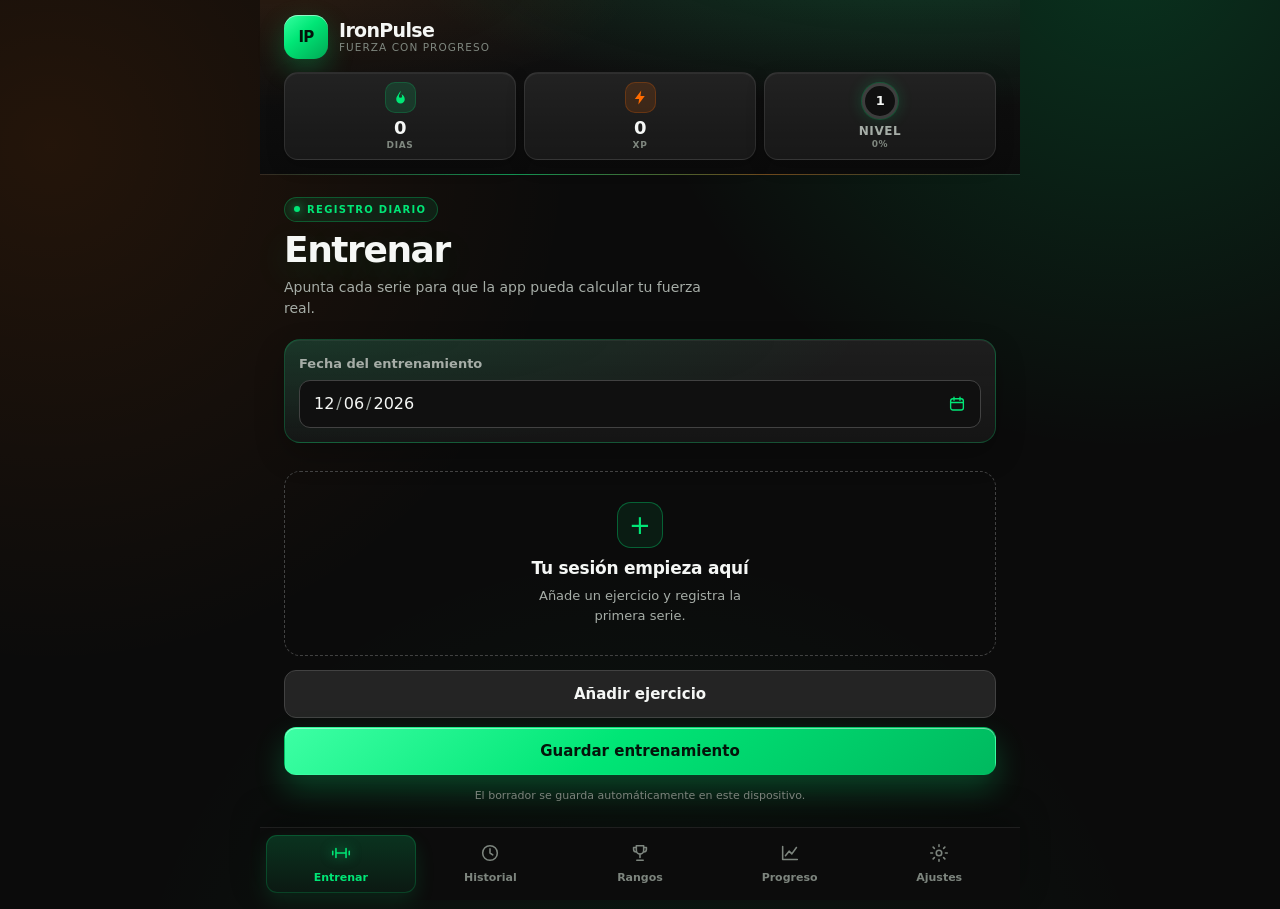
==== commit a6bfc863: "Cabecera con racha, XP y nivel, campo de fecha corregido y estetica mejorada" ====
--- a/index.html
+++ b/index.html
@@ -19,14 +19,52 @@
 <body>
     <div class="aplicacion">
         <header class="cabecera">
-            <div class="marca-bloque">
-                <span class="marca-icono" aria-hidden="true">IP</span>
-                <div>
-                    <p class="marca-nombre">IronPulse</p>
-                    <p class="marca-lema">Fuerza con progreso</p>
-                </div>
-            </div>
-            <span id="indicador-borrador" class="indicador-borrador" hidden>Borrador guardado</span>
+            <div class="cabecera-fila">
+                <div class="marca-bloque">
+                    <span class="marca-icono" aria-hidden="true">IP</span>
+                    <div class="marca-texto">
+                        <p class="marca-nombre">IronPulse</p>
+                        <p class="marca-lema">Fuerza con progreso</p>
+                    </div>
+                </div>
+                <span id="indicador-borrador" class="indicador-borrador" hidden>Borrador guardado</span>
+            </div>
+
+            <div class="cabecera-datos">
+                <div class="dato-cabecera" id="dato-racha" role="img" aria-label="Racha: 0 días">
+                    <span class="dato-icono dato-icono-racha" aria-hidden="true">
+                        <svg viewBox="0 0 24 24" focusable="false">
+                            <path d="M12 2.5c.8 3.4-2.3 4.9-2.3 7.7a2.3 2.3 0 0 0 4.6 0c0-1-.4-1.9-1-2.7 2.9 1.3 4.7 4.1 4.7 7.1a6 6 0 0 1-12 0c0-4 3.4-6.8 6-12.1Z"/>
+                        </svg>
+                    </span>
+                    <span class="dato-texto" aria-hidden="true">
+                        <strong id="cabecera-racha">0</strong>
+                        <span class="dato-etiqueta">días</span>
+                    </span>
+                </div>
+
+                <div class="dato-cabecera" id="dato-xp" role="img" aria-label="Experiencia: 0 XP">
+                    <span class="dato-icono dato-icono-xp" aria-hidden="true">
+                        <svg viewBox="0 0 24 24" focusable="false">
+                            <path d="M13 2 4 14h6l-1 8 9-12h-6l1-8Z"/>
+                        </svg>
+                    </span>
+                    <span class="dato-texto" aria-hidden="true">
+                        <strong id="cabecera-xp">0</strong>
+                        <span class="dato-etiqueta">XP</span>
+                    </span>
+                </div>
+
+                <div class="dato-cabecera" id="dato-nivel" role="img" aria-label="Nivel 1">
+                    <span class="anillo-nivel" id="anillo-nivel" aria-hidden="true">
+                        <span id="cabecera-nivel">1</span>
+                    </span>
+                    <span class="dato-texto" aria-hidden="true">
+                        <strong class="dato-nivel">Nivel</strong>
+                        <span class="dato-etiqueta" id="cabecera-nivel-detalle">0%</span>
+                    </span>
+                </div>
+            </div>
         </header>
 
         <main class="contenido">
--- a/css/styles.css
+++ b/css/styles.css
@@ -32,8 +32,9 @@
     min-height: 100%;
     margin: 0;
     background:
-        radial-gradient(circle at 82% -10%, rgba(0, 230, 118, 0.10), transparent 30%),
-        radial-gradient(circle at 8% 24%, rgba(255, 107, 0, 0.06), transparent 34%),
+        radial-gradient(circle at 88% -6%, rgba(0, 230, 118, 0.18), transparent 34%),
+        radial-gradient(circle at 4% 16%, rgba(255, 107, 0, 0.10), transparent 36%),
+        radial-gradient(circle at 50% 118%, rgba(0, 230, 118, 0.07), transparent 42%),
         var(--fondo);
     color: var(--texto);
     font-family: system-ui, -apple-system, "Segoe UI", Roboto, sans-serif;
@@ -102,57 +103,85 @@
 }
 
 .cabecera {
-    position: sticky;
-    top: 0;
+    position: relative;
     z-index: 20;
+    display: grid;
+    gap: 13px;
+    padding:
+        calc(env(safe-area-inset-top) + 15px)
+        16px
+        14px;
+    background:
+        radial-gradient(120% 150% at 88% -25%, rgba(0, 230, 118, 0.18), transparent 58%),
+        radial-gradient(90% 130% at 0% -10%, rgba(255, 107, 0, 0.10), transparent 55%),
+        linear-gradient(180deg, #121212 0%, #0b0b0b 100%);
+    border-bottom: 1px solid rgba(255, 255, 255, 0.07);
+}
+
+.cabecera::after {
+    content: "";
+    position: absolute;
+    right: 0;
+    bottom: -1px;
+    left: 0;
+    height: 1px;
+    background: linear-gradient(
+        90deg,
+        transparent,
+        rgba(0, 230, 118, 0.55),
+        rgba(255, 107, 0, 0.35),
+        transparent
+    );
+}
+
+.cabecera-fila {
     display: flex;
     align-items: center;
     justify-content: space-between;
     gap: 12px;
-    padding:
-        calc(env(safe-area-inset-top) + 14px)
-        16px
-        12px;
-    background: rgba(11, 11, 11, 0.92);
-    border-bottom: 1px solid rgba(255, 255, 255, 0.06);
-    backdrop-filter: blur(16px);
 }
 
 .marca-bloque {
     display: flex;
     align-items: center;
-    gap: 10px;
+    gap: 11px;
     min-width: 0;
 }
 
+.marca-texto {
+    min-width: 0;
+}
+
 .marca-icono {
     display: grid;
     place-items: center;
-    width: 42px;
-    height: 42px;
-    flex: 0 0 42px;
-    border-radius: 13px;
-    background: linear-gradient(135deg, var(--acento), #00b35c 70%);
-    color: #071009;
-    font-size: 14px;
+    width: 44px;
+    height: 44px;
+    flex: 0 0 44px;
+    border-radius: 14px;
+    background: linear-gradient(140deg, #35ffa0 0%, var(--acento) 42%, #00a854 100%);
+    color: #04120a;
+    font-size: 15px;
     font-weight: 900;
     letter-spacing: -0.06em;
-    box-shadow: 0 8px 22px rgba(0, 230, 118, 0.18);
+    box-shadow:
+        0 10px 26px rgba(0, 230, 118, 0.26),
+        inset 0 1px 0 rgba(255, 255, 255, 0.5);
 }
 
 .marca-nombre {
-    font-size: 18px;
+    font-size: 19px;
     font-weight: 800;
     line-height: 1.1;
-    letter-spacing: -0.03em;
+    letter-spacing: -0.035em;
 }
 
 .marca-lema {
     color: var(--texto-tenue);
-    font-size: 11px;
+    font-size: 10.5px;
     line-height: 1.3;
     text-transform: uppercase;
-    letter-spacing: 0.09em;
+    letter-spacing: 0.1em;
 }
 
 .indicador-borrador {
@@ -168,6 +197,140 @@
     letter-spacing: 0.06em;
 }
 
+.cabecera-datos {
+    display: grid;
+    grid-template-columns: repeat(3, minmax(0, 1fr));
+    gap: 8px;
+}
+
+.dato-cabecera {
+    display: flex;
+    flex-direction: column;
+    align-items: center;
+    justify-content: center;
+    gap: 6px;
+    min-width: 0;
+    padding: 9px 8px;
+    border: 1px solid rgba(255, 255, 255, 0.09);
+    border-radius: 14px;
+    background:
+        linear-gradient(180deg, rgba(255, 255, 255, 0.06), rgba(255, 255, 255, 0.015)),
+        #141414;
+    box-shadow:
+        inset 0 1px 0 rgba(255, 255, 255, 0.06),
+        0 6px 18px rgba(0, 0, 0, 0.22);
+}
+
+.dato-icono {
+    display: grid;
+    place-items: center;
+    width: 31px;
+    height: 31px;
+    flex: 0 0 31px;
+    border-radius: 10px;
+    background: rgba(0, 230, 118, 0.14);
+    color: var(--acento);
+    box-shadow: inset 0 0 0 1px rgba(0, 230, 118, 0.18);
+}
+
+.dato-icono svg {
+    width: 17px;
+    height: 17px;
+    fill: currentColor;
+}
+
+.dato-icono-xp {
+    background: rgba(255, 107, 0, 0.14);
+    color: var(--naranja);
+    box-shadow: inset 0 0 0 1px rgba(255, 107, 0, 0.22);
+}
+
+.dato-texto {
+    display: grid;
+    justify-items: center;
+    min-width: 0;
+    line-height: 1.05;
+    text-align: center;
+}
+
+.dato-texto strong {
+    overflow: hidden;
+    color: var(--texto);
+    font-size: 18px;
+    font-weight: 850;
+    letter-spacing: -0.035em;
+    text-overflow: ellipsis;
+    white-space: nowrap;
+    font-variant-numeric: tabular-nums;
+}
+
+.dato-texto strong.dato-nivel {
+    color: var(--texto-secundario);
+    font-size: 12px;
+    font-weight: 800;
+    letter-spacing: 0.05em;
+    text-transform: uppercase;
+}
+
+.dato-etiqueta {
+    overflow: hidden;
+    margin-top: 3px;
+    color: var(--texto-tenue);
+    font-size: 9px;
+    font-weight: 750;
+    letter-spacing: 0.07em;
+    text-overflow: ellipsis;
+    text-transform: uppercase;
+    white-space: nowrap;
+}
+
+.anillo-nivel {
+    --progreso: 0%;
+    position: relative;
+    display: grid;
+    place-items: center;
+    width: 36px;
+    height: 36px;
+    flex: 0 0 36px;
+    border-radius: 50%;
+    background: conic-gradient(
+        var(--acento) 0 var(--progreso),
+        rgba(255, 255, 255, 0.14) var(--progreso) 100%
+    );
+    box-shadow:
+        0 0 0 1px rgba(0, 230, 118, 0.2),
+        0 0 16px rgba(0, 230, 118, 0.2);
+}
+
+.anillo-nivel::before {
+    content: "";
+    position: absolute;
+    inset: 3px;
+    border-radius: 50%;
+    background: #101010;
+}
+
+.anillo-nivel > span {
+    position: relative;
+    z-index: 1;
+    color: var(--texto);
+    font-size: 13px;
+    font-weight: 850;
+    letter-spacing: -0.03em;
+    font-variant-numeric: tabular-nums;
+}
+
+@keyframes pulso-dato {
+    0% { transform: scale(1); }
+    45% { transform: scale(1.16); }
+    100% { transform: scale(1); }
+}
+
+.dato-cabecera.actualizado .dato-texto strong,
+.dato-cabecera.actualizado .anillo-nivel {
+    animation: pulso-dato 380ms ease-out;
+}
+
 .contenido {
     padding: 20px 16px calc(var(--alto-nav) + env(safe-area-inset-bottom) + 30px);
 }
@@ -191,6 +354,10 @@
     margin-bottom: 20px;
 }
 
+.cabecera-pantalla h1 {
+    text-shadow: 0 10px 34px rgba(0, 230, 118, 0.16);
+}
+
 .cabecera-pantalla > p:last-child {
     max-width: 48ch;
     margin-top: 7px;
@@ -199,25 +366,52 @@
 }
 
 .etiqueta-superior {
-    margin-bottom: 4px;
+    display: inline-flex;
+    align-items: center;
+    gap: 7px;
+    margin-bottom: 9px;
+    padding: 4px 11px 4px 9px;
+    border: 1px solid rgba(0, 230, 118, 0.28);
+    border-radius: 999px;
+    background: rgba(0, 230, 118, 0.09);
     color: var(--acento);
-    font-size: 11px;
+    font-size: 10px;
     font-weight: 800;
     text-transform: uppercase;
-    letter-spacing: 0.14em;
+    letter-spacing: 0.13em;
+}
+
+.etiqueta-superior::before {
+    content: "";
+    width: 6px;
+    height: 6px;
+    flex: 0 0 6px;
+    border-radius: 50%;
+    background: var(--acento);
+    box-shadow: 0 0 10px rgba(0, 230, 118, 0.9);
 }
 
 .tarjeta {
     margin-bottom: 14px;
     padding: 16px;
-    border: 1px solid var(--borde);
+    border: 1px solid rgba(255, 255, 255, 0.085);
     border-radius: var(--radio);
-    background: linear-gradient(180deg, rgba(255, 255, 255, 0.018), transparent 60%), var(--tarjeta);
-    box-shadow: 0 1px 0 rgba(255, 255, 255, 0.02);
+    background:
+        radial-gradient(150% 120% at 100% 0%, rgba(0, 230, 118, 0.05), transparent 55%),
+        linear-gradient(180deg, rgba(255, 255, 255, 0.035), rgba(255, 255, 255, 0) 55%),
+        var(--tarjeta);
+    box-shadow:
+        0 12px 30px rgba(0, 0, 0, 0.24),
+        inset 0 1px 0 rgba(255, 255, 255, 0.05);
 }
 
 .tarjeta-fecha {
     padding: 14px;
+    border-color: rgba(0, 230, 118, 0.24);
+    background:
+        radial-gradient(130% 170% at 0% 0%, rgba(0, 230, 118, 0.12), transparent 62%),
+        linear-gradient(180deg, rgba(255, 255, 255, 0.04), transparent),
+        #151515;
 }
 
 .cabecera-tarjeta {
@@ -231,6 +425,7 @@
 .campo {
     display: grid;
     gap: 7px;
+    min-width: 0;
     margin-bottom: 14px;
 }
 
@@ -288,11 +483,57 @@
 }
 
 input[type="date"] {
+    position: relative;
+    display: block;
+    width: 100%;
     min-width: 0;
+    max-width: 100%;
+    min-height: 48px;
+    padding: 11px 44px 11px 13px;
+    line-height: 1.3;
+    text-align: left;
+    -webkit-appearance: none;
+    appearance: none;
+    background-color: #101010;
+    background-image: url("data:image/svg+xml,%3Csvg xmlns='http://www.w3.org/2000/svg' viewBox='0 0 24 24' fill='none' stroke='%2300e676' stroke-width='1.8' stroke-linecap='round' stroke-linejoin='round'%3E%3Crect x='3.5' y='5' width='17' height='15' rx='3'/%3E%3Cpath d='M8 3v4M16 3v4M3.5 10h17'/%3E%3C/svg%3E");
+    background-repeat: no-repeat;
+    background-position: right 14px center;
+    background-size: 18px 18px;
+}
+
+input[type="date"]:focus {
+    background-color: #0d0d0d;
+}
+
+input[type="date"]::-webkit-date-and-time-value {
+    margin: 0;
+    padding: 0;
+    text-align: left;
+}
+
+input[type="date"]::-webkit-datetime-edit {
+    display: inline-flex;
+    align-items: center;
+    padding: 0;
+}
+
+input[type="date"]::-webkit-datetime-edit-fields-wrapper {
+    padding: 0;
+}
+
+input[type="date"]::-webkit-datetime-edit-text {
+    padding: 0 1px;
+    color: var(--texto-secundario);
 }
 
 input[type="date"]::-webkit-calendar-picker-indicator {
-    filter: invert(0.75);
+    position: absolute;
+    inset: 0;
+    width: 100%;
+    height: 100%;
+    margin: 0;
+    padding: 0;
+    opacity: 0;
     cursor: pointer;
 }
 
@@ -334,13 +575,15 @@
 }
 
 .boton-primario {
-    background: var(--acento);
-    color: #071009;
-    box-shadow: 0 10px 24px rgba(0, 230, 118, 0.13);
+    background: linear-gradient(140deg, #3dffa4 0%, var(--acento) 45%, #00b95f 100%);
+    color: #04140a;
+    box-shadow:
+        0 14px 30px rgba(0, 230, 118, 0.24),
+        inset 0 1px 0 rgba(255, 255, 255, 0.45);
 }
 
 .boton-primario:hover {
-    background: #18ef89;
+    background: linear-gradient(140deg, #5cffb5 0%, #10f184 45%, #00c968 100%);
 }
 
 .boton-secundario {
@@ -1767,8 +2010,15 @@
 }
 
 .pestana.activa {
-    background: rgba(0, 230, 118, 0.08);
+    background: linear-gradient(180deg, rgba(0, 230, 118, 0.18), rgba(0, 230, 118, 0.06));
     color: var(--acento);
+    box-shadow:
+        inset 0 0 0 1px rgba(0, 230, 118, 0.2),
+        0 8px 20px rgba(0, 230, 118, 0.12);
+}
+
+.pestana.activa svg {
+    filter: drop-shadow(0 0 6px rgba(0, 230, 118, 0.55));
 }
 
 .pestana:active {
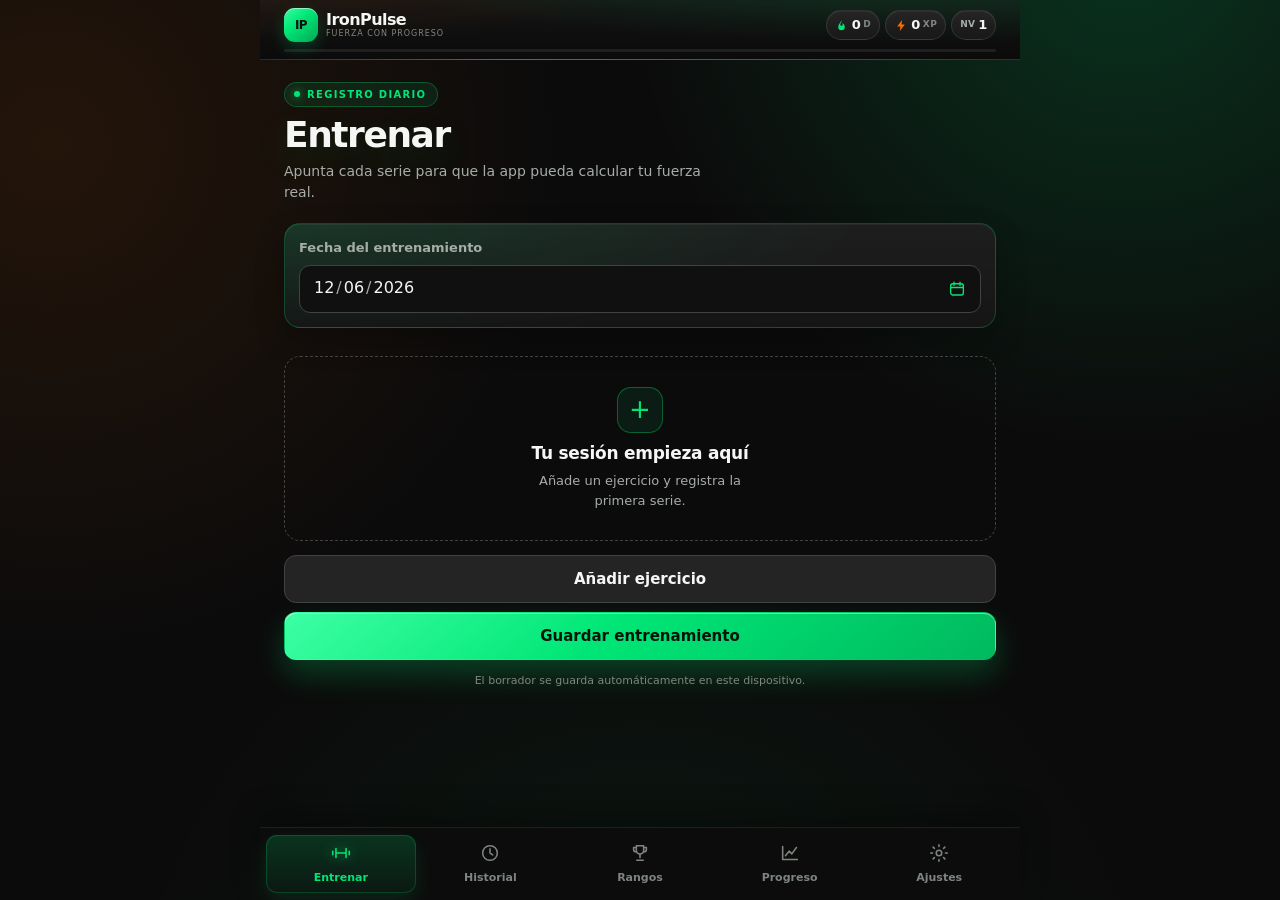
==== commit b0f0a8c8: "Cabecera compacta de una fila y cache limpia del service worker" ====
--- a/index.html
+++ b/index.html
@@ -21,49 +21,46 @@
         <header class="cabecera">
             <div class="cabecera-fila">
                 <div class="marca-bloque">
-                    <span class="marca-icono" aria-hidden="true">IP</span>
-                    <div class="marca-texto">
-                        <p class="marca-nombre">IronPulse</p>
-                        <p class="marca-lema">Fuerza con progreso</p>
-                    </div>
-                </div>
-                <span id="indicador-borrador" class="indicador-borrador" hidden>Borrador guardado</span>
-            </div>
-
-            <div class="cabecera-datos">
-                <div class="dato-cabecera" id="dato-racha" role="img" aria-label="Racha: 0 días">
-                    <span class="dato-icono dato-icono-racha" aria-hidden="true">
-                        <svg viewBox="0 0 24 24" focusable="false">
-                            <path d="M12 2.5c.8 3.4-2.3 4.9-2.3 7.7a2.3 2.3 0 0 0 4.6 0c0-1-.4-1.9-1-2.7 2.9 1.3 4.7 4.1 4.7 7.1a6 6 0 0 1-12 0c0-4 3.4-6.8 6-12.1Z"/>
-                        </svg>
-                    </span>
-                    <span class="dato-texto" aria-hidden="true">
+                    <span class="marca-icono-marco">
+                        <span class="marca-icono" aria-hidden="true">IP</span>
+                        <span id="indicador-borrador" class="indicador-borrador" hidden>Borrador guardado</span>
+                    </span>
+                    <span class="marca-texto">
+                        <span class="marca-nombre">IronPulse</span>
+                        <span class="marca-lema">Fuerza con progreso</span>
+                    </span>
+                </div>
+
+                <div class="cabecera-datos">
+                    <span class="dato-pill" id="dato-racha" role="img" aria-label="Racha: 0 días">
+                        <span class="dato-icono" aria-hidden="true">
+                            <svg viewBox="0 0 24 24" focusable="false">
+                                <path d="M12 2.5c.8 3.4-2.3 4.9-2.3 7.7a2.3 2.3 0 0 0 4.6 0c0-1-.4-1.9-1-2.7 2.9 1.3 4.7 4.1 4.7 7.1a6 6 0 0 1-12 0c0-4 3.4-6.8 6-12.1Z"/>
+                            </svg>
+                        </span>
                         <strong id="cabecera-racha">0</strong>
-                        <span class="dato-etiqueta">días</span>
-                    </span>
-                </div>
-
-                <div class="dato-cabecera" id="dato-xp" role="img" aria-label="Experiencia: 0 XP">
-                    <span class="dato-icono dato-icono-xp" aria-hidden="true">
-                        <svg viewBox="0 0 24 24" focusable="false">
-                            <path d="M13 2 4 14h6l-1 8 9-12h-6l1-8Z"/>
-                        </svg>
-                    </span>
-                    <span class="dato-texto" aria-hidden="true">
+                        <span class="dato-unidad" aria-hidden="true">d</span>
+                    </span>
+
+                    <span class="dato-pill" id="dato-xp" role="img" aria-label="Experiencia: 0 XP">
+                        <span class="dato-icono dato-icono-xp" aria-hidden="true">
+                            <svg viewBox="0 0 24 24" focusable="false">
+                                <path d="M13 2 4 14h6l-1 8 9-12h-6l1-8Z"/>
+                            </svg>
+                        </span>
                         <strong id="cabecera-xp">0</strong>
-                        <span class="dato-etiqueta">XP</span>
-                    </span>
-                </div>
-
-                <div class="dato-cabecera" id="dato-nivel" role="img" aria-label="Nivel 1">
-                    <span class="anillo-nivel" id="anillo-nivel" aria-hidden="true">
-                        <span id="cabecera-nivel">1</span>
-                    </span>
-                    <span class="dato-texto" aria-hidden="true">
-                        <strong class="dato-nivel">Nivel</strong>
-                        <span class="dato-etiqueta" id="cabecera-nivel-detalle">0%</span>
-                    </span>
-                </div>
+                        <span class="dato-unidad" aria-hidden="true">XP</span>
+                    </span>
+
+                    <span class="dato-pill" id="dato-nivel" role="img" aria-label="Nivel 1">
+                        <span class="dato-unidad dato-unidad-nivel" aria-hidden="true">Nv</span>
+                        <strong id="cabecera-nivel">1</strong>
+                    </span>
+                </div>
+            </div>
+
+            <div class="cabecera-progreso" aria-hidden="true">
+                <span id="cabecera-progreso-nivel"></span>
             </div>
         </header>
 
--- a/css/styles.css
+++ b/css/styles.css
@@ -105,16 +105,14 @@
 .cabecera {
     position: relative;
     z-index: 20;
-    display: grid;
-    gap: 13px;
     padding:
-        calc(env(safe-area-inset-top) + 15px)
-        16px
-        14px;
+        calc(env(safe-area-inset-top) + 7px)
+        14px
+        7px;
     background:
-        radial-gradient(120% 150% at 88% -25%, rgba(0, 230, 118, 0.18), transparent 58%),
-        radial-gradient(90% 130% at 0% -10%, rgba(255, 107, 0, 0.10), transparent 55%),
-        linear-gradient(180deg, #121212 0%, #0b0b0b 100%);
+        radial-gradient(120% 190% at 88% -45%, rgba(0, 230, 118, 0.16), transparent 62%),
+        radial-gradient(90% 160% at 0% -20%, rgba(255, 107, 0, 0.08), transparent 58%),
+        linear-gradient(180deg, #131313 0%, #0b0b0b 100%);
     border-bottom: 1px solid rgba(255, 255, 255, 0.07);
 }
 
@@ -138,181 +136,109 @@
     display: flex;
     align-items: center;
     justify-content: space-between;
-    gap: 12px;
+    gap: 8px;
+    min-height: 36px;
 }
 
 .marca-bloque {
     display: flex;
     align-items: center;
-    gap: 11px;
+    gap: 8px;
     min-width: 0;
 }
 
-.marca-texto {
-    min-width: 0;
+.marca-icono-marco {
+    position: relative;
+    display: inline-flex;
+    flex: 0 0 34px;
 }
 
 .marca-icono {
     display: grid;
     place-items: center;
-    width: 44px;
-    height: 44px;
-    flex: 0 0 44px;
-    border-radius: 14px;
+    width: 34px;
+    height: 34px;
+    border-radius: 11px;
     background: linear-gradient(140deg, #35ffa0 0%, var(--acento) 42%, #00a854 100%);
     color: #04120a;
-    font-size: 15px;
+    font-size: 12px;
     font-weight: 900;
     letter-spacing: -0.06em;
     box-shadow:
-        0 10px 26px rgba(0, 230, 118, 0.26),
+        0 6px 16px rgba(0, 230, 118, 0.22),
         inset 0 1px 0 rgba(255, 255, 255, 0.5);
 }
 
-.marca-nombre {
-    font-size: 19px;
-    font-weight: 800;
-    line-height: 1.1;
-    letter-spacing: -0.035em;
-}
-
-.marca-lema {
-    color: var(--texto-tenue);
-    font-size: 10.5px;
-    line-height: 1.3;
-    text-transform: uppercase;
-    letter-spacing: 0.1em;
-}
-
-.indicador-borrador {
-    flex: 0 0 auto;
-    padding: 5px 9px;
-    border: 1px solid rgba(0, 230, 118, 0.34);
-    border-radius: 999px;
-    background: rgba(0, 230, 118, 0.09);
-    color: var(--acento);
-    font-size: 10px;
-    font-weight: 700;
-    text-transform: uppercase;
-    letter-spacing: 0.06em;
-}
-
-.cabecera-datos {
-    display: grid;
-    grid-template-columns: repeat(3, minmax(0, 1fr));
-    gap: 8px;
-}
-
-.dato-cabecera {
-    display: flex;
-    flex-direction: column;
-    align-items: center;
-    justify-content: center;
-    gap: 6px;
-    min-width: 0;
-    padding: 9px 8px;
-    border: 1px solid rgba(255, 255, 255, 0.09);
-    border-radius: 14px;
-    background:
-        linear-gradient(180deg, rgba(255, 255, 255, 0.06), rgba(255, 255, 255, 0.015)),
-        #141414;
-    box-shadow:
-        inset 0 1px 0 rgba(255, 255, 255, 0.06),
-        0 6px 18px rgba(0, 0, 0, 0.22);
-}
-
-.dato-icono {
-    display: grid;
-    place-items: center;
-    width: 31px;
-    height: 31px;
-    flex: 0 0 31px;
-    border-radius: 10px;
-    background: rgba(0, 230, 118, 0.14);
-    color: var(--acento);
-    box-shadow: inset 0 0 0 1px rgba(0, 230, 118, 0.18);
-}
-
-.dato-icono svg {
-    width: 17px;
-    height: 17px;
-    fill: currentColor;
-}
-
-.dato-icono-xp {
-    background: rgba(255, 107, 0, 0.14);
-    color: var(--naranja);
-    box-shadow: inset 0 0 0 1px rgba(255, 107, 0, 0.22);
-}
-
-.dato-texto {
-    display: grid;
-    justify-items: center;
+.marca-texto {
+    display: grid;
     min-width: 0;
     line-height: 1.05;
-    text-align: center;
-}
-
-.dato-texto strong {
+}
+
+.marca-nombre {
     overflow: hidden;
-    color: var(--texto);
-    font-size: 18px;
-    font-weight: 850;
+    font-size: 16px;
+    font-weight: 800;
     letter-spacing: -0.035em;
     text-overflow: ellipsis;
     white-space: nowrap;
-    font-variant-numeric: tabular-nums;
-}
-
-.dato-texto strong.dato-nivel {
-    color: var(--texto-secundario);
-    font-size: 12px;
-    font-weight: 800;
-    letter-spacing: 0.05em;
-    text-transform: uppercase;
-}
-
-.dato-etiqueta {
+}
+
+.marca-lema {
     overflow: hidden;
-    margin-top: 3px;
-    color: var(--texto-tenue);
-    font-size: 9px;
-    font-weight: 750;
-    letter-spacing: 0.07em;
+    color: var(--texto-tenue);
+    font-size: 8px;
+    line-height: 1.2;
     text-overflow: ellipsis;
     text-transform: uppercase;
+    letter-spacing: 0.12em;
     white-space: nowrap;
 }
 
-.anillo-nivel {
-    --progreso: 0%;
-    position: relative;
-    display: grid;
-    place-items: center;
-    width: 36px;
-    height: 36px;
-    flex: 0 0 36px;
+.indicador-borrador {
+    position: absolute;
+    top: -2px;
+    right: -2px;
+    width: 10px;
+    height: 10px;
+    overflow: hidden;
+    border: 2px solid #0e0e0e;
     border-radius: 50%;
-    background: conic-gradient(
-        var(--acento) 0 var(--progreso),
-        rgba(255, 255, 255, 0.14) var(--progreso) 100%
-    );
-    box-shadow:
-        0 0 0 1px rgba(0, 230, 118, 0.2),
-        0 0 16px rgba(0, 230, 118, 0.2);
-}
-
-.anillo-nivel::before {
-    content: "";
-    position: absolute;
-    inset: 3px;
-    border-radius: 50%;
-    background: #101010;
-}
-
-.anillo-nivel > span {
-    position: relative;
-    z-index: 1;
+    background: var(--acento);
+    box-shadow: 0 0 10px rgba(0, 230, 118, 0.9);
+    color: transparent;
+    font-size: 0;
+    line-height: 0;
+}
+
+.indicador-borrador[hidden] {
+    display: none;
+}
+
+.cabecera-datos {
+    display: flex;
+    align-items: center;
+    gap: 5px;
+    min-width: 0;
+}
+
+.dato-pill {
+    display: inline-flex;
+    align-items: center;
+    gap: 3px;
+    min-width: 0;
+    height: 30px;
+    padding: 0 8px;
+    border: 1px solid rgba(255, 255, 255, 0.1);
+    border-radius: 999px;
+    background:
+        linear-gradient(180deg, rgba(255, 255, 255, 0.07), rgba(255, 255, 255, 0.02)),
+        #141414;
+    box-shadow: inset 0 1px 0 rgba(255, 255, 255, 0.05);
+    white-space: nowrap;
+}
+
+.dato-pill strong {
     color: var(--texto);
     font-size: 13px;
     font-weight: 850;
@@ -320,15 +246,80 @@
     font-variant-numeric: tabular-nums;
 }
 
+.dato-icono {
+    display: grid;
+    place-items: center;
+    width: 14px;
+    height: 14px;
+    flex: 0 0 14px;
+    color: var(--acento);
+}
+
+.dato-icono svg {
+    width: 13px;
+    height: 13px;
+    fill: currentColor;
+}
+
+.dato-icono-xp {
+    color: var(--naranja);
+}
+
+.dato-unidad {
+    color: var(--texto-tenue);
+    font-size: 9px;
+    font-weight: 750;
+    letter-spacing: 0.04em;
+    text-transform: uppercase;
+}
+
+.dato-unidad-nivel {
+    color: var(--texto-secundario);
+}
+
+.cabecera-progreso {
+    overflow: hidden;
+    height: 3px;
+    margin-top: 6px;
+    border-radius: 999px;
+    background: rgba(255, 255, 255, 0.08);
+}
+
+.cabecera-progreso > span {
+    display: block;
+    width: 0%;
+    height: 100%;
+    border-radius: inherit;
+    background: linear-gradient(90deg, var(--acento), #7dffc0);
+    box-shadow: 0 0 10px rgba(0, 230, 118, 0.6);
+    transition: width 320ms ease;
+}
+
 @keyframes pulso-dato {
     0% { transform: scale(1); }
-    45% { transform: scale(1.16); }
+    45% { transform: scale(1.1); }
     100% { transform: scale(1); }
 }
 
-.dato-cabecera.actualizado .dato-texto strong,
-.dato-cabecera.actualizado .anillo-nivel {
-    animation: pulso-dato 380ms ease-out;
+.dato-pill.actualizado {
+    animation: pulso-dato 320ms ease-out;
+}
+
+@media (max-width: 380px) {
+    .marca-lema {
+        display: none;
+    }
+}
+
+@media (max-width: 340px) {
+    .marca-texto {
+        display: none;
+    }
+
+    .cabecera {
+        padding-left: 10px;
+        padding-right: 10px;
+    }
 }
 
 .contenido {
